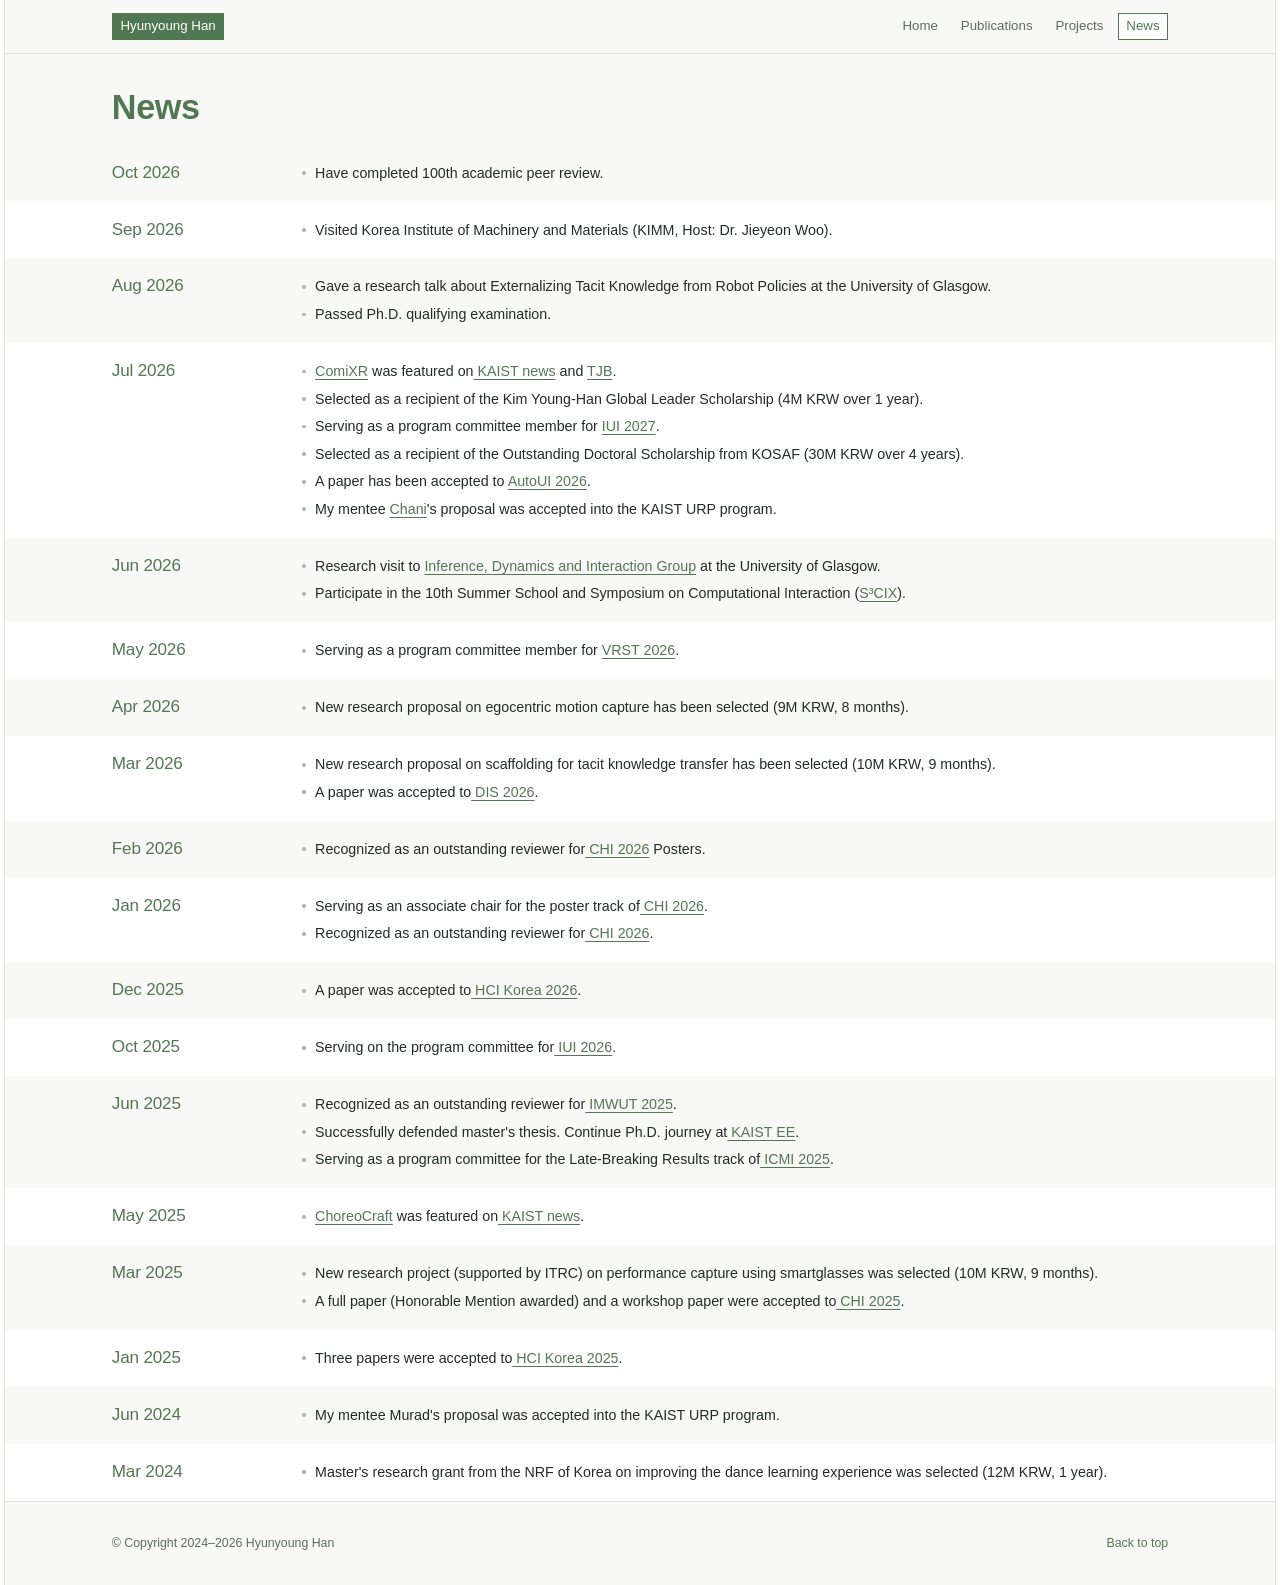
==== news.html @ 7f732e5f "update" ====
<!doctype html>
<html lang="en">
<head>
  <meta charset="utf-8">
  <meta name="viewport" content="width=device-width, initial-scale=1">
  <meta name="description" content="Hyunyoung Han, Ph.D. candidate at KAIST. Research in interactive systems, computational interaction, and embodied activities.">
  <meta name="theme-color" content="#f8f8f6">
  <title>News · Hyunyoung Han</title>
  <link rel="icon" href="assets/avatar.png" type="image/png">
  <link rel="stylesheet" href="styles.css?v=compact-research-labels">
  <link rel="stylesheet" href="scroll-companions.css?v=companion-fade">
  <link rel="stylesheet" href="name-pronunciation.css?v=icon-alignment">
  <link rel="stylesheet" href="research-fields.css?v=compact-research-labels">
  <script src="venue-logos.js" defer></script>
  <script src="section-scroll.js" defer></script>
  <script src="scroll-companions.js?v=companion-fade" defer></script>
  <script src="name-pronunciation.js?v=profile-pronunciation" defer></script>
  <script src="research-fields-data.js?v=selected-publication-links" defer></script>
  <script src="research-fields.js?v=parenthesized-citations" defer></script>
  <link rel="stylesheet" href="visitor-analytics.css?v=umami-1">
<script id="umami-tracker" defer src="https://cloud.umami.is/script.js" data-website-id="d00022d2-d0fc-4fb6-8244-9f86fc908d3f" data-domains="hynynghan.github.io" data-do-not-track="true" data-exclude-search="true" data-exclude-hash="true"></script>
<script id="visitor-analytics" defer src="visitor-analytics.js?v=umami-1" data-public-board-url=""></script>
</head>
<body id="top">
  <a class="skip-link" href="#main">Skip to main content</a>
  <div class="site-frame">
    <header class="site-header">
      <div class="header-inner">
        <a class="identity" href="index.html">Hyunyoung Han</a>
        <nav class="main-nav" aria-label="Main navigation"><a href="index.html">Home</a>
<a href="publications.html">Publications</a>
<a href="projects.html">Projects</a>
<a href="news.html" aria-current="page">News</a></nav>
      </div>
    </header>
    <main id="main"><header class="page-intro"><div class="section-inner"><h1>News</h1></div></header>
<section class="content-section news-month" id="news-oct-2026" aria-labelledby="news-oct-2026-heading">
  <div class="section-inner">
    <h2 class="section-heading" id="news-oct-2026-heading">Oct 2026</h2>
    <div class="section-body">
      <ul class="compact-list">
        <li>Have completed 100th academic peer review.</li>
      </ul>
    </div>
  </div>
</section>
<section class="content-section news-month" id="news-sep-2026" aria-labelledby="news-sep-2026-heading">
  <div class="section-inner">
    <h2 class="section-heading" id="news-sep-2026-heading">Sep 2026</h2>
    <div class="section-body">
      <ul class="compact-list">
        <li>Visited Korea Institute of Machinery and Materials (KIMM, Host: Dr. Jieyeon Woo).</li>
      </ul>
    </div>
  </div>
</section>
<section class="content-section news-month" id="news-aug-2026" aria-labelledby="news-aug-2026-heading">
  <div class="section-inner">
    <h2 class="section-heading" id="news-aug-2026-heading">Aug 2026</h2>
    <div class="section-body">
      <ul class="compact-list">
        <li>Gave a research talk about Externalizing Tacit Knowledge from Robot Policies at the University of Glasgow.</li>
        <li>Passed Ph.D. qualifying examination.</li>
      </ul>
    </div>
  </div>
</section>
<section class="content-section news-month" id="news-jul-2026" aria-labelledby="news-jul-2026-heading">
  <div class="section-inner">
    <h2 class="section-heading" id="news-jul-2026-heading">Jul 2026</h2>
    <div class="section-body">
      <ul class="compact-list">
        <li><a href="https://dl.acm.org/doi/full/10.1145/3800645.3812857">ComiXR</a> was featured on<a href="https://news.kaist.ac.kr/newsen/html/news/?mode=V&amp;mng_no=64630"> KAIST news</a> and <a href="https://www.youtube.com/live/bvszzsOFnNw?si=2ny8AEvEj-U8tlwa&amp;t=768">TJB</a>.</li>
        <li>Selected as a recipient of the Kim Young-Han Global Leader Scholarship (4M KRW over 1 year).</li>
        <li>Serving as a program committee member for <a href="https://iui.acm.org/2027/">IUI 2027</a>.</li>
        <li>Selected as a recipient of the Outstanding Doctoral Scholarship from KOSAF (30M KRW over 4 years).</li>
        <li>A paper has been accepted to <a href="https://dis.acm.org/2026/">AutoUI 2026</a>.</li>
        <li>My mentee <a href="https://wit.kaist.ac.kr/team#h.wke5gxmk3dyr">Chani</a>'s proposal was accepted into the KAIST URP program.</li>
      </ul>
    </div>
  </div>
</section>
<section class="content-section news-month" id="news-jun-2026" aria-labelledby="news-jun-2026-heading">
  <div class="section-inner">
    <h2 class="section-heading" id="news-jun-2026-heading">Jun 2026</h2>
    <div class="section-body">
      <ul class="compact-list">
        <li>Research visit to <a href="https://www.gla.ac.uk/schools/computing/research/researchsections/ida-section/inferencedynamicsandinteraction/">Inference, Dynamics and Interaction Group</a> at the University of Glasgow.</li>
        <li>Participate in the 10th Summer School and Symposium on Computational Interaction (<a href="https://s3cix.computationalinteraction.org/">S³CIX</a>).</li>
      </ul>
    </div>
  </div>
</section>
<section class="content-section news-month" id="news-may-2026" aria-labelledby="news-may-2026-heading">
  <div class="section-inner">
    <h2 class="section-heading" id="news-may-2026-heading">May 2026</h2>
    <div class="section-body">
      <ul class="compact-list">
        <li>Serving as a program committee member for <a href="https://vrst.acm.org/vrst2026/">VRST 2026</a>.</li>
      </ul>
    </div>
  </div>
</section>
<section class="content-section news-month" id="news-apr-2026" aria-labelledby="news-apr-2026-heading">
  <div class="section-inner">
    <h2 class="section-heading" id="news-apr-2026-heading">Apr 2026</h2>
    <div class="section-body">
      <ul class="compact-list">
        <li>New research proposal on egocentric motion capture has been selected (9M KRW, 8 months).</li>
      </ul>
    </div>
  </div>
</section>
<section class="content-section news-month" id="news-mar-2026" aria-labelledby="news-mar-2026-heading">
  <div class="section-inner">
    <h2 class="section-heading" id="news-mar-2026-heading">Mar 2026</h2>
    <div class="section-body">
      <ul class="compact-list">
        <li>New research proposal on scaffolding for tacit knowledge transfer has been selected (10M KRW, 9 months).</li>
        <li>A paper was accepted to<a href="https://dis.acm.org/2026/"> DIS 2026</a>.</li>
      </ul>
    </div>
  </div>
</section>
<section class="content-section news-month" id="news-feb-2026" aria-labelledby="news-feb-2026-heading">
  <div class="section-inner">
    <h2 class="section-heading" id="news-feb-2026-heading">Feb 2026</h2>
    <div class="section-body">
      <ul class="compact-list">
        <li>Recognized as an outstanding reviewer for<a href="https://chi2026.acm.org/"> CHI 2026</a> Posters.</li>
      </ul>
    </div>
  </div>
</section>
<section class="content-section news-month" id="news-jan-2026" aria-labelledby="news-jan-2026-heading">
  <div class="section-inner">
    <h2 class="section-heading" id="news-jan-2026-heading">Jan 2026</h2>
    <div class="section-body">
      <ul class="compact-list">
        <li>Serving as an associate chair for the poster track of<a href="https://chi2026.acm.org/"> CHI 2026</a>.</li>
        <li>Recognized as an outstanding reviewer for<a href="https://chi2026.acm.org/"> CHI 2026</a>.</li>
      </ul>
    </div>
  </div>
</section>
<section class="content-section news-month" id="news-dec-2025" aria-labelledby="news-dec-2025-heading">
  <div class="section-inner">
    <h2 class="section-heading" id="news-dec-2025-heading">Dec 2025</h2>
    <div class="section-body">
      <ul class="compact-list">
        <li>A paper was accepted to<a href="https://conference.hcikorea.org/hcik2026/main/main.asp"> HCI Korea 2026</a>.</li>
      </ul>
    </div>
  </div>
</section>
<section class="content-section news-month" id="news-oct-2025" aria-labelledby="news-oct-2025-heading">
  <div class="section-inner">
    <h2 class="section-heading" id="news-oct-2025-heading">Oct 2025</h2>
    <div class="section-body">
      <ul class="compact-list">
        <li>Serving on the program committee for<a href="https://iui.acm.org/2026/"> IUI 2026</a>.</li>
      </ul>
    </div>
  </div>
</section>
<section class="content-section news-month" id="news-jun-2025" aria-labelledby="news-jun-2025-heading">
  <div class="section-inner">
    <h2 class="section-heading" id="news-jun-2025-heading">Jun 2025</h2>
    <div class="section-body">
      <ul class="compact-list">
        <li>Recognized as an outstanding reviewer for<a href="https://dl.acm.org/journal/imwut"> IMWUT 2025</a>.</li>
        <li>Successfully defended master's thesis. Continue Ph.D. journey at<a href="https://ee.kaist.ac.kr/en/"> KAIST EE</a>.</li>
        <li>Serving as a program committee for the Late-Breaking Results track of<a href="https://icmi.acm.org/2025/"> ICMI 2025</a>.</li>
      </ul>
    </div>
  </div>
</section>
<section class="content-section news-month" id="news-may-2025" aria-labelledby="news-may-2025-heading">
  <div class="section-inner">
    <h2 class="section-heading" id="news-may-2025-heading">May 2025</h2>
    <div class="section-body">
      <ul class="compact-list">
        <li><a href="https://dl.acm.org/doi/10.1145/3706598.3714220">ChoreoCraft</a> was featured on<a href="https://news.kaist.ac.kr/newsen/html/news/?mode=V&amp;mng_no=46410"> KAIST news</a>.</li>
      </ul>
    </div>
  </div>
</section>
<section class="content-section news-month" id="news-mar-2025" aria-labelledby="news-mar-2025-heading">
  <div class="section-inner">
    <h2 class="section-heading" id="news-mar-2025-heading">Mar 2025</h2>
    <div class="section-body">
      <ul class="compact-list">
        <li>New research project (supported by ITRC) on performance capture using smartglasses was selected (10M KRW, 9 months).</li>
        <li>A full paper (Honorable Mention awarded) and a workshop paper were accepted to<a href="https://chi2025.acm.org/"> CHI 2025</a>.</li>
      </ul>
    </div>
  </div>
</section>
<section class="content-section news-month" id="news-jan-2025" aria-labelledby="news-jan-2025-heading">
  <div class="section-inner">
    <h2 class="section-heading" id="news-jan-2025-heading">Jan 2025</h2>
    <div class="section-body">
      <ul class="compact-list">
        <li>Three papers were accepted to<a href="https://conference.hcikorea.org/hcik2025/main/main.asp"> HCI Korea 2025</a>.</li>
      </ul>
    </div>
  </div>
</section>
<section class="content-section news-month" id="news-jun-2024" aria-labelledby="news-jun-2024-heading">
  <div class="section-inner">
    <h2 class="section-heading" id="news-jun-2024-heading">Jun 2024</h2>
    <div class="section-body">
      <ul class="compact-list">
        <li>My mentee Murad's proposal was accepted into the KAIST URP program.</li>
      </ul>
    </div>
  </div>
</section>
<section class="content-section news-month" id="news-mar-2024" aria-labelledby="news-mar-2024-heading">
  <div class="section-inner">
    <h2 class="section-heading" id="news-mar-2024-heading">Mar 2024</h2>
    <div class="section-body">
      <ul class="compact-list">
        <li>Master's research grant from the NRF of Korea on improving the dance learning experience was selected (12M KRW, 1 year).</li>
      </ul>
    </div>
  </div>
</section>
</main>
    <footer class="site-footer">
      <div class="footer-inner"><span>© Copyright 2024–2026 Hyunyoung Han</span><a href="#top">Back to top</a></div>
    </footer>
  </div>
</body>
</html>
---- styles.css ----
@font-face {
  font-family: "Inter";
  src: url("assets/fonts/inter/InterVariable.woff2") format("woff2");
  font-weight: 100 900;
  font-style: normal;
  font-display: swap;
}
@font-face {
  font-family: "Poppins";
  src: url("assets/fonts/poppins/Poppins-Regular.ttf") format("truetype");
  font-weight: 400;
  font-style: normal;
  font-display: swap;
}
@font-face {
  font-family: "Poppins";
  src: url("assets/fonts/poppins/Poppins-Medium.ttf") format("truetype");
  font-weight: 500;
  font-style: normal;
  font-display: swap;
}
@font-face {
  font-family: "Poppins";
  src: url("assets/fonts/poppins/Poppins-SemiBold.ttf") format("truetype");
  font-weight: 600;
  font-style: normal;
  font-display: swap;
}
@font-face {
  font-family: "Poppins";
  src: url("assets/fonts/poppins/Poppins-Bold.ttf") format("truetype");
  font-weight: 700;
  font-style: normal;
  font-display: swap;
}
@font-face {
  font-family: "Helvetica Neue";
  src: local("Helvetica Neue Bold"), local("HelveticaNeue-Bold");
  font-weight: 700;
  font-style: normal;
}
@font-face {
  font-family: "Helvetica Neue";
  src: local("Helvetica Neue Roman"), local("HelveticaNeue-Roman");
  font-weight: 400;
  font-style: normal;
}
@font-face {
  font-family: "Helvetica Neue";
  src: local("Helvetica Neue Medium"), local("HelveticaNeue-Medium");
  font-weight: 500;
  font-style: normal;
}
@font-face {
  font-family: "Helvetica Neue";
  src: local("Helvetica Neue Light"), local("HelveticaNeue-Light");
  font-weight: 300;
  font-style: normal;
}
@font-face {
  font-family: "Helvetica Neue";
  src: local("Helvetica Neue Thin"), local("HelveticaNeue-Thin");
  font-weight: 200;
  font-style: normal;
}
/* Use installed SF Pro Display faces without redistributing Apple's font files. */
@font-face {
  font-family: "SF Pro Display Local";
  src: local("SF Pro Display Regular"), local("SFProDisplay-Regular");
  font-weight: 400;
  font-style: normal;
}
@font-face {
  font-family: "SF Pro Display Local";
  src: local("SF Pro Display Medium"), local("SFProDisplay-Medium");
  font-weight: 500;
  font-style: normal;
}
@font-face {
  font-family: "SF Pro Display Local";
  src: local("SF Pro Display Semibold"), local("SFProDisplay-Semibold");
  font-weight: 600;
  font-style: normal;
}
@font-face {
  font-family: "SF Pro Display Local";
  src: local("SF Pro Display Bold"), local("SFProDisplay-Bold");
  font-weight: 700;
  font-style: normal;
}
@font-face {
  font-family: "SF Mono Local";
  src: local("SF Mono Regular"), local("SFMono-Regular");
  font-weight: 400;
  font-style: normal;
}
@font-face {
  font-family: "SF Mono Local";
  src: local("SF Mono Medium"), local("SFMono-Medium");
  font-weight: 500;
  font-style: normal;
}
@font-face {
  font-family: "SF Mono Local";
  src: local("SF Mono Semibold"), local("SFMono-Semibold");
  font-weight: 600;
  font-style: normal;
}
@font-face {
  font-family: "SF Mono Local";
  src: local("SF Mono Bold"), local("SFMono-Bold");
  font-weight: 700;
  font-style: normal;
}
/* Keep the original green, pink, off-white, and white palette. */
:root {
  --green: #527853;
  --pink: #eb9696;
  --ink: #252b29;
  --muted: #606961;
  --paper: #f8f8f6;
  --white: #fff;
  --rule: #dfe3dc;
  --media-border-color: #858d83;
  --media-border: 1px solid var(--media-border-color);
  --heading-font-pro: "SF Pro", "SF Pro Display Local", "SF Pro Display", -apple-system, BlinkMacSystemFont, "SF Pro Text", system-ui, sans-serif;
  --heading-font-mono: "SF Mono Local", "SF Mono", ui-monospace, Menlo, Consolas, monospace;
  --heading-font-helvetica: "Helvetica Neue", Helvetica, Arial, sans-serif;
  --heading-font: var(--heading-font-helvetica);
  --content-width: 69.5rem;
  --page-gutter: 2.6rem;
  --frame-gutter: 7rem;
}
* { box-sizing: border-box; }
/* Keep the responsive curve from 1280 to 3840 CSS px at 95% of its original size.
   rem bounds continue to follow the reader's default font size. */
html {
  font-size: clamp(0.95rem, calc(0.7125rem + 0.296875vw), 1.425rem);
  scroll-behavior: smooth;
  scroll-padding-top: var(--site-header-height, calc(3.5rem + 1px));
}
body { margin: 0; color: var(--ink); background: var(--white); font: 300 1rem/1.7 "Helvetica Neue", "Helvetica Neue Light", Helvetica, Arial, sans-serif; font-synthesis: none; -webkit-font-smoothing: antialiased; }
/* Allow wider borders while keeping the content width and minimum padding. */
.site-frame { width: min(100%, calc(var(--content-width) + 2 * var(--frame-gutter) + 2px)); min-height: 100vh; margin-inline: auto; border-inline: 1px solid var(--rule); background: var(--paper); }
a { color: var(--green); text-decoration-thickness: 1px; text-underline-offset: 0.1875rem; }
a:hover { color: #314e33; }
a:focus-visible { outline: 0.125rem solid var(--green); outline-offset: 0.3125rem; }
img { display: block; max-width: 100%; }
main, .footer-inner { overflow-wrap: anywhere; }
h1, h2, h3, h4, p { margin-top: 0; }
h1, h2, h3, h4 { font-family: var(--heading-font); font-weight: 500; font-optical-sizing: auto; letter-spacing: -0.01em; }
h1, .section-heading > h2,
.content-section:not(.news-month) > .section-inner > h2.section-heading { font-weight: 700; }
h1, h2 { line-height: 1.25; }
h1 { font-size: 2.25rem; }
h2 { font-size: 1.8125rem; }
h3 { font-size: 1.1875rem; line-height: 1.5; }
/* Keep semantic emphasis without bolding the Helvetica Neue body text. */
strong, b { font-weight: inherit; }
sup { line-height: 0; }
.visually-hidden { position: absolute; width: 1px; height: 1px; padding: 0; margin: -1px; overflow: hidden; clip-path: inset(50%); white-space: nowrap; border: 0; }
.skip-link { position: fixed; z-index: 30; top: 0.5rem; left: 1rem; padding: 0.5rem 0.875rem; background: white; transform: translateY(-150%); }
.skip-link:focus { transform: translateY(0); }
.site-header { position: sticky; top: 0; z-index: 10; background: var(--paper); border-bottom: 1px solid var(--rule); }
.header-inner, .section-inner, .footer-inner, .page-intro { width: min(var(--content-width), calc(100% - 2 * var(--page-gutter))); margin-inline: auto; }
.header-inner { min-height: 3.5rem; padding-block: 0.625rem; display: flex; flex-wrap: wrap; align-items: center; justify-content: space-between; gap: 1rem; }
.identity, .main-nav a { display: inline-flex; align-items: center; justify-content: center; padding: 0.1875rem 0.5rem; border: 1px solid transparent; border-radius: 0; font-family: inherit; font-size: 0.875rem; font-weight: 300; line-height: 1.4; letter-spacing: 0; text-decoration: none; white-space: nowrap; }
.identity { color: var(--white); background: var(--green); border-color: var(--green); }
.identity:hover { color: var(--white); background: #456647; border-color: #456647; }
.main-nav { display: flex; flex-wrap: wrap; gap: 0.375rem; align-items: center; }
.main-nav a { color: var(--muted); }
.main-nav a[aria-current="page"] { color: var(--green); border-color: var(--green); background: var(--white); }
.main-nav a:hover { color: var(--green); border-color: var(--green); }
.about-section { padding: 2.25rem 0 2.125rem; }
.about-grid { display: grid; grid-template-columns: 18.75rem minmax(0, 1fr); gap: 3rem; align-items: start; }
.about-copy { min-width: 0; }
.profile { margin: 0; }
.portrait { width: 18.75rem; height: 18.75rem; object-fit: cover; border: 0; border-radius: 0; }
.profile-caption { padding-top: 0.8125rem; text-align: center; line-height: 1.5; }
.profile-role { margin: 0 0 0.0625rem; font-weight: 300; font-size: 1rem; }
.profile-email { font-size: 0.9375rem; }
.profile-links { display: flex; justify-content: center; gap: 0.5rem; flex-wrap: wrap; margin-top: 0.625rem; }
.profile-links a { display: inline-flex; align-items: center; padding: 0.1875rem 0.5rem; font-size: 0.8125rem; line-height: 1.4; border: 1px solid #cfd7cb; border-radius: 0; text-decoration: none; color: var(--green); background: #fff; }
.profile-links a:hover { background: #edf1e9; }
.bio { font-size: 0.9375rem; line-height: 1.6; }
.bio p { margin-bottom: 0.625rem; }
.bio a { color: inherit; text-decoration-color: #9ba99c; }
.bio a:hover { color: var(--green); }
.recent-news { margin-top: 1.125rem; }
.recent-news-heading { display: flex; flex-wrap: wrap; align-items: baseline; gap: 0.875rem; margin-bottom: 0.5rem; }
.recent-news h2 { font-size: 1.125rem; margin: 0; }
.news-list { padding: 0; margin: 0; list-style: none; }
.news-list li { display: grid; grid-template-columns: 4.25rem minmax(0, 1fr); gap: 0.5rem; margin-bottom: 0.25rem; font-size: 0.875rem; line-height: 1.5; }
.news-list time { color: var(--muted); font-size: 0.6875rem; font-weight: 300; padding-top: 1px; white-space: nowrap; }
.news-more { display: inline-flex; align-items: center; font-size: 0.875rem; font-weight: 300; text-decoration: none; white-space: nowrap; }
.news-more:hover { text-decoration: underline; }
.content-section { padding: 2rem 0 2.125rem; background: white; }
.content-section:nth-of-type(odd) { background: var(--paper); }
.section-heading { margin-bottom: 1.125rem; padding-bottom: 0.75rem; border-bottom: 1px solid var(--rule); }
.section-heading h2 { margin: 0; color: var(--green); }
h2.section-heading { color: var(--green); }
#experience .section-heading h2, #patents .section-heading h2, #awards .section-heading h2 { color: var(--pink); }
.entry { --entry-padding-top: 1rem; padding: var(--entry-padding-top) 0 1rem; border-bottom: 1px solid var(--rule); }
.entry:first-child { --entry-padding-top: 0px; }
.entry:last-child { border-bottom: 0; padding-bottom: 0; }
.entry-title { margin-bottom: 0.3125rem; }
.entry-title a { color: inherit; }
.entry-title .entry-title-note { font-size: 0.8em; }
.entry-meta { color: var(--muted); font-size: 0.875rem; margin-bottom: 0.375rem; }
.entry-meta p { margin-bottom: 0.1875rem; }
.entry-detail { margin: 0 0 0.3125rem; font-size: 0.9375rem; }
#education .entry { display: grid; grid-template-columns: 12.5rem minmax(0, 1fr); column-gap: 1.5rem; }
.education-summary, .education-details { min-width: 0; }
.research-interests { padding: 0; margin: 0.1875rem 0 0; list-style: none; font-size: 0.9375rem; line-height: 1.35; }
.research-interests li { position: relative; padding-left: 0.875rem; margin: 0 0 0.125rem; }
.research-interests li::before { content: ""; position: absolute; left: 0; top: calc(.675em - 0.125rem); width: 0.25rem; height: 0.25rem; border-radius: 50%; background: #a6b9a0; }
.education-exchanges { display: grid; grid-template-columns: repeat(2, minmax(0, 1fr)); column-gap: 2.5rem; padding-top: 1rem; }
#education .education-exchanges .entry { display: block; padding: 0; border: 0; min-width: 0; }
#education .entry-meta p:first-child { color: var(--ink); font-weight: 300; }
#experience .entry-meta { display: block; }
.experience-pair { display: grid; grid-template-columns: repeat(2, minmax(0, 1fr)); column-gap: 2.5rem; padding-block: 1rem; border-bottom: 1px solid var(--rule); }
.experience-pair:last-child { padding-bottom: 0; border-bottom: 0; }
.experience-pair > .entry { min-width: 0; padding: 0; border: 0; }
.experience-role-line { color: var(--ink); }
.experience-role, .experience-dates { white-space: normal; }
.experience-location { color: var(--muted); }
.section-note { color: var(--muted); font-size: 0.8125rem; max-width: 53.75rem; margin-bottom: 1.125rem; line-height: 1.8; }
.publication { padding-left: 2.625rem; position: relative; }
.publication .entry-title { font-size: 1.125rem; }
.publication-code { position: absolute; left: 0; top: calc(var(--entry-padding-top) + 0.25rem); color: var(--green); font-size: 0.8125rem; font-weight: 500; letter-spacing: 0; }
#patents .publication-code { color: var(--pink); }
.publication .authors { font-size: 0.875rem; margin: 0.375rem 0 0; color: #4d5650; }
.publication .authors a { color: inherit; }
.publication .author-self { text-decoration: underline; text-underline-offset: 0.1875rem; text-decoration-thickness: 1px; }
.publication .entry-meta { margin-top: 0.375rem; }
.publication .entry-meta a { white-space: nowrap; }
.venue-filter-defs { position: absolute; overflow: hidden; pointer-events: none; }
.publication-venue { vertical-align: baseline; }
.venue-logo-end { margin-inline-start: 0.375em; white-space: nowrap; }
.venue-logo-link { display: inline-block; line-height: 0; vertical-align: var(--venue-logo-offset, baseline); }
/* cap height is the no-script fallback; JS measures actual glyphs and image ink. */
.venue-logo { display: block; width: auto; height: 0.75em; height: var(--venue-logo-height, 1cap); max-width: none; object-fit: contain; }
.venue-logo--dis { filter: url("#dis-logo-transparent"); }
#publications .publication { --publication-indent: 2.125rem; padding-left: var(--publication-indent); display: grid; grid-template-columns: minmax(0, 1fr); gap: 1.75rem; align-items: center; }
#publications .publication:has(> .publication-media) { grid-template-columns: minmax(0, 1fr) 15rem; }
.publication-copy { min-width: 0; position: relative; }
#publications .publication-code { top: 0.25rem; left: calc(-1 * var(--publication-indent)); }
.publication-media { margin: 0; width: 15rem; aspect-ratio: 16 / 9; }
.publication-teaser { display: block; width: 100%; height: 100%; border: 0; border-radius: 0; background: var(--white); }
.publication-teaser img { width: 100%; height: 100%; object-fit: contain; }
.publication-placeholder { display: flex; align-items: center; justify-content: center; width: 100%; height: 100%; border: 1px solid var(--rule); background: #f2f3ef; color: var(--muted); font-size: 0.875rem; font-weight: 300; }
.publication-media--under-review { height: 4.5rem; aspect-ratio: auto; }
.publication-placeholder[data-status="under-review"] { border: var(--media-border); border-radius: 0; background: var(--white); }
.service-group { padding: 0.85rem 0; border-bottom: 1px solid var(--rule); }
.service-group:first-child { padding-top: 0; }
.service-group:last-child { padding-bottom: 0; border: 0; }
.service-subheading { font-size: 0.875rem; color: var(--green); margin: 0.690625rem 0 0.31875rem; }
.compact-list { padding-left: 1.125rem; margin: 0.4375rem 0 0; font-size: 0.9375rem; }
.compact-list li { padding-left: 0.1875rem; margin-bottom: 0.4375rem; }
.compact-list li::marker { color: #a6b9a0; font-size: .75em; }
#awards .compact-list { list-style: none; padding-left: 0; }
#awards .compact-list li { padding: 0.371875rem 0; border-bottom: 1px solid var(--rule); margin: 0; }
#awards .compact-list li:last-child { border-bottom: 0; }
/* Use 85% of the previous line height and vertical item spacing in these sections. */
:is(#service, #awards, #talks) .section-body { line-height: 1.445; }
:is(#service, #talks) .entry-title { line-height: 1.275; margin-bottom: 0.265625rem; }
:is(#service, #awards) .compact-list { margin-top: 0.371875rem; }
#service .compact-list li { margin-bottom: 0.371875rem; }
#talks .entry { padding-top: calc(var(--entry-padding-top) * 0.85); padding-bottom: 0.85rem; }
#talks .entry:last-child { padding-bottom: 0; }
#talks .entry-meta { margin-bottom: 0.31875rem; }
/* Let the final section align below the header even when its content is short. */
#talks { min-height: max(0px, calc(100dvh - var(--site-header-height, calc(3.5rem + 1px)) - var(--site-footer-height, calc(5.5rem + 1px)))); }
.page-intro { padding-block: 2.125rem 1rem; }
.page-intro > .section-inner { width: 100%; }
.page-intro h1 { margin-bottom: 0; color: var(--green); }
.publications-section .publication-year { display: block; margin-top: 1.75rem; }
.publications-section .publication-year:first-child { margin-top: 0; }
.publications-section .section-note + .publication-year { margin-top: 0; }
.publication-year-heading { margin: 0 0 0.875rem; padding-bottom: 0.5rem; border-bottom: 1px solid var(--rule); color: var(--green); font-size: 1.25rem; line-height: 1.5; overflow-wrap: normal; }
.publication-year-items { min-width: 0; }
.publications-section .full-publication { padding-left: 0; }
.full-publication .entry-title { line-height: 1.45; }
.full-publication .entry-meta { margin-bottom: 0; line-height: 1.5; }
.project-entry { display: flex; gap: 2rem; align-items: center; --entry-padding-top: 1.1875rem; padding-bottom: 1.1875rem; }
.project-body { flex: 1; min-width: 0; }
.project-media { margin: 0; flex: 0 0 18.125rem; }
.project-image { flex: 0 0 18.125rem; width: 18.125rem; height: auto; max-height: 14.375rem; object-fit: contain; border-radius: 0.25rem; }
.news-month { padding-block: 1.125rem; }
.news-month .section-inner { display: grid; grid-template-columns: 10.625rem minmax(0, 1fr); gap: 1.875rem; align-items: start; }
.news-month h2.section-heading { border: 0; font-size: 1.125rem; margin-bottom: 0; padding-bottom: 0; }
.news-month .compact-list { margin: 0; padding: 0; list-style: none; }
.news-month .compact-list li { position: relative; padding-left: 0.875rem; margin-bottom: 0.3125rem; line-height: 1.6; }
.news-month .compact-list li:last-child { margin-bottom: 0; }
/* Center each bullet on the first text line, including wrapped news items. */
.news-month .compact-list li::before { content: ""; position: absolute; left: 0; top: calc(.8em - 0.125rem); width: 0.25rem; height: 0.25rem; border-radius: 50%; background: #a6b9a0; }
.site-footer { border-top: 1px solid var(--rule); background: var(--paper); }
.footer-inner { min-height: 5.5rem; display: flex; align-items: center; justify-content: space-between; gap: 1.25rem; color: var(--muted); font-size: 0.8125rem; }
.footer-inner a { text-decoration: none; }
@media (max-width: 56.25em) {
  .about-grid { grid-template-columns: 15.625rem minmax(0, 1fr); gap: 1.875rem; }
  .portrait { width: 15.625rem; height: 15.625rem; }
  #education .entry { grid-template-columns: 12rem minmax(0, 1fr); gap: 0 1rem; }
  .project-image { flex-basis: 14.375rem; width: 14.375rem; }
  .project-media { flex-basis: 14.375rem; }
  #publications .publication:has(> .publication-media) { grid-template-columns: minmax(0, 1fr) 11.875rem; gap: 1.375rem; }
  .publication-media { width: 11.875rem; }
}
@media (max-width: 42.5em) {
  :root { --page-gutter: 1.625rem; }
  html { scroll-padding-top: var(--site-header-height, calc(3.125rem + 1px)); }
  .header-inner { min-height: 3.125rem; padding-block: 0.5rem; gap: 0.5rem; }
  .identity, .main-nav a { font-size: 0.8125rem; padding: 0.1875rem 0.3125rem; }
  .main-nav { gap: 0.125rem; }
  .about-section { padding: 1.4375rem 0; }
  h1 { font-size: 1.9375rem; }
  h2 { font-size: 1.625rem; }
  .about-grid { grid-template-columns: 1fr; gap: 1.375rem; }
  .profile { width: 100%; }
  .portrait { width: 100%; height: auto; aspect-ratio: 1; max-width: 22.5rem; margin-inline: auto; }
  .profile-caption { padding-top: 0.6875rem; }
  .profile-links { margin-top: 0.5rem; }
  .recent-news { margin-top: 1.125rem; }
  .news-list li { gap: 0.375rem; margin-bottom: 0.375rem; }
  .content-section { padding: 1.5rem 0; }
  #education .entry { display: block; }
  #education .entry-meta { margin-bottom: 0.625rem; }
  .education-exchanges { gap: 1.25rem; padding-top: 0.875rem; }
  .experience-pair { grid-template-columns: minmax(0, 1fr); padding-block: 0.875rem; }
  .experience-pair > .entry + .entry { margin-top: 0.875rem; padding-top: 0.875rem; border-top: 1px solid var(--rule); }
  .entry { --entry-padding-top: 0.875rem; padding-bottom: 0.875rem; }
  #talks .entry { padding-bottom: 0.74375rem; }
  #talks .entry:last-child { padding-bottom: 0; }
  .entry-title { font-size: 1.125rem; }
  .publication { padding-left: 2rem; }
  .publication-code { font-size: 0.75rem; }
  .publication .entry-title { font-size: 1.0625rem; }
  #publications .publication:has(> .publication-media) { grid-template-columns: minmax(0, 1fr); gap: 0.75rem; }
  #publications .publication { --publication-indent: 1.625rem; }
  .publication-media { width: min(100%, 18.75rem); }
  .project-entry { flex-direction: column; align-items: stretch; gap: 0.875rem; }
  .project-image { flex-basis: auto; width: 100%; max-height: none; }
  .project-media { flex-basis: auto; }
  .news-month { padding-block: 0.875rem; }
  .news-month .section-inner { display: block; }
  .news-month h2.section-heading { padding-bottom: 0.4375rem; font-size: 1.0625rem; }
  .page-intro { padding-block: 1.4375rem 0.4375rem; }
  .publications-section .publication-year { margin-top: 1.5rem; }
  .publication-year-heading { font-size: 1.125rem; }
  .footer-inner { align-items: flex-start; justify-content: center; flex-direction: column; gap: 0.5rem; padding-block: 1.25rem; }
}
@media (max-width: 21.875em) {
  .header-inner { width: calc(100% - 1.95rem); gap: 0.375rem; }
  .identity, .main-nav a { padding-inline: 0.25rem; }
}
@media (prefers-reduced-motion: reduce) { html { scroll-behavior: auto; } }
@media print {
  html { font-size: 100%; }
  body { background: white; font-size: 10pt; }
  .site-frame { width: 100%; min-height: auto; border: 0; background: white; }
  #talks { min-height: 0; }
  .site-header { position: static; }
  .main-nav, .skip-link, .footer-inner a { display: none; }
  .header-inner, .section-inner, .footer-inner, .page-intro { width: 100%; }
  .content-section, .about-section { background: white !important; padding-block: 1.125rem; }
  .entry, .service-group, .project-entry { break-inside: avoid; }
  a { color: inherit; }
}
---- scroll-companions.css ----
.scroll-companions[hidden], .scroll-companions [hidden] { display: none; }
.companion-profile, .companion-navigation { --companion-duration: 420ms; position: fixed; z-index: 8; top: 50%; width: var(--companion-width); max-height: max(0px, calc(100dvh - 2 * var(--companion-top))); overflow-y: auto; background: var(--white); opacity: 0; transform: translate(var(--companion-enter-x), calc(-50% + 0.5rem)) scale(.96); clip-path: inset(12% 0 12% 0); transition: opacity var(--companion-duration) cubic-bezier(.2, .75, .25, 1), transform var(--companion-duration) cubic-bezier(.2, .75, .25, 1), clip-path var(--companion-duration) cubic-bezier(.2, .75, .25, 1); }
.scroll-companions[data-visible="true"][data-layout="wide"] > aside,
.scroll-companions[data-visible="true"][data-layout="wide"] > .companion-navigation { opacity: 1; transform: translateY(-50%); clip-path: inset(0); }
.scroll-companions[inert] { pointer-events: none; }
.companion-profile { --companion-enter-x: -0.75rem; left: var(--companion-left); padding: 0.25rem; text-align: center; }
.companion-heading { display: flex; align-items: center; justify-content: center; gap: 0.1875rem; margin-bottom: 0.375rem; font-size: 1.0625rem; }
.companion-name { display: block; color: var(--ink); font-size: inherit; font-weight: 500; line-height: 1.35; letter-spacing: -0.01em; text-decoration: none; }
.companion-heading .name-pronunciation { flex-shrink: 0; margin: 0; }
.companion-profile .name-pronunciation-status { margin: 0.5rem 0 0; color: var(--muted); font-size: 0.8125rem; }
.companion-profile .profile-role { margin-bottom: 0.1875rem; font-size: 0.8125rem; line-height: 1.5; }
.companion-profile .profile-email { font-size: 0.8125rem; }
.companion-profile .profile-links { justify-content: center; gap: 0.3125rem; margin-top: 0.75rem; }
.companion-profile .profile-links a { padding: 0.1875rem 0.375rem; font-size: 0.75rem; }
.companion-navigation { --companion-enter-x: 0.75rem; right: var(--companion-right); }
.companion-navigation ul { list-style: none; padding: 0.25rem; margin: 0; }
.companion-navigation li + li { margin-top: 0.25rem; }
.companion-navigation nav a { display: block; padding: 0.3125rem 0.5rem; border: 1px solid transparent; color: var(--muted); font-size: 0.8125rem; line-height: 1.45; text-decoration: none; }
.companion-navigation nav a:hover, .companion-navigation nav a[aria-current="location"] { border-color: var(--green); color: var(--green); }
.companion-toggle { padding: 0.375rem 0.625rem; border: 1px solid var(--green); border-radius: 0; background: white; color: var(--green); font: inherit; font-size: 0.8125rem; line-height: 1.4; cursor: pointer; }
.companion-toggle:focus-visible { outline: 0.125rem solid var(--green); outline-offset: 0.1875rem; }
.scroll-companions[data-layout="compact"] .companion-profile { display: none; }
.scroll-companions[data-layout="compact"] .companion-navigation { --companion-duration: 280ms; z-index: 20; top: auto; right: 0.75rem; bottom: 0.75rem; width: auto; max-width: calc(100% - 1.5rem); max-height: calc(100dvh - var(--companion-top) - 1.5rem); display: flex; flex-direction: column; align-items: flex-end; overflow: visible; background: transparent; transform: translateY(0.5rem) scale(.96); transform-origin: bottom right; clip-path: none; }
.scroll-companions[data-visible="true"][data-layout="compact"] .companion-navigation { opacity: 1; transform: none; }
.scroll-companions[data-layout="compact"] nav { margin-bottom: 0.375rem; max-height: calc(100dvh - var(--companion-top) - 4.5rem); overflow-y: auto; border: 1px solid var(--rule); background: white; transform-origin: bottom right; animation: companion-menu-reveal 240ms ease-out both; }
@keyframes companion-menu-reveal {
  from { opacity: 0; transform: translateY(0.5rem) scale(.96); }
  to { opacity: 1; transform: none; }
}
@media (prefers-reduced-motion: reduce) {
  .scroll-companions .companion-profile,
  .scroll-companions .companion-navigation,
  .scroll-companions nav { animation: none !important; transition: none !important; }
}
@media print { .scroll-companions { display: none !important; } }
---- name-pronunciation.css ----
.name-with-pronunciation { white-space: nowrap; }
.name-pronunciation {
  display: inline-flex;
  align-items: center;
  justify-content: center;
  width: 1.5em;
  height: 1.5em;
  min-width: 24px;
  min-height: 24px;
  margin: -0.2em 0;
  padding: 0.2em;
  border: 0;
  border-radius: 0;
  background: transparent;
  color: var(--green);
  font: inherit;
  line-height: 1;
  vertical-align: -0.36em;
  cursor: pointer;
}
.name-pronunciation[hidden] { display: none; }
.name-pronunciation svg {
  width: 1.1em;
  height: 1.1em;
  transform: translateY(-0.1em);
  fill: none;
  stroke: currentColor;
  stroke-width: 1.7;
  stroke-linecap: round;
  stroke-linejoin: round;
}
.name-pronunciation:hover,
.name-pronunciation[data-state="playing"] { background: #edf0eb; }
.name-pronunciation:focus-visible { outline: 2px solid var(--green); outline-offset: 2px; }
.bio .name-pronunciation-status { color: var(--muted); font-size: 0.875em; }
.name-pronunciation-status:empty { display: none; }
@media print { .name-pronunciation, .name-pronunciation-status { display: none; } }
---- research-fields.css ----
.research-field-ending { white-space: nowrap; }
.research-field-button {
  display: inline-flex;
  align-items: center;
  justify-content: center;
  width: 1.5em;
  height: 1.5em;
  min-width: 24px;
  min-height: 24px;
  margin: -0.15em 0;
  padding: 3px;
  vertical-align: -0.32em;
  border: 0;
  border-radius: 0;
  background: transparent;
  color: var(--green);
  font: inherit;
  line-height: 1;
  cursor: pointer;
}
.research-field-button[hidden], .research-field-popover[hidden] { display: none; }
.research-field-button svg { width: 100%; height: 100%; fill: none; stroke: currentColor; stroke-width: 1.5; stroke-linecap: round; stroke-linejoin: round; }
.research-field-button:hover, .research-field-button[aria-expanded="true"] { background: #edf0eb; }
.research-field-button:focus-visible, .research-field-close:focus-visible { outline: 2px solid var(--green); outline-offset: 2px; }
.research-field-popover {
  position: fixed;
  display: flex;
  flex-direction: column;
  z-index: 40;
  box-sizing: border-box;
  width: 27rem;
  max-width: calc(100vw - 24px);
  max-height: calc(100dvh - 24px);
  margin: 0;
  padding: 0;
  border: 1px solid #a6b5a0;
  border-radius: 0;
  background: var(--white);
  color: var(--ink);
  box-shadow: 0 4px 18px rgb(35 48 34 / 10%);
  overflow: hidden;
  text-align: left;
  animation: research-field-open 140ms ease-out;
}
.research-field-header { display: flex; flex-shrink: 0; align-items: flex-start; justify-content: space-between; gap: 0.5rem; padding: 0.75rem 0.875rem 0.625rem; border-bottom: 1px solid var(--rule); }
.research-field-header h3 { margin: 0; color: var(--green); font-size: 1rem; font-weight: 500; line-height: 1.35; }
.research-field-close { display: inline-flex; align-items: center; justify-content: center; flex-shrink: 0; width: 24px; height: 24px; margin: -2px -4px 0 0; padding: 0; border: 0; border-radius: 0; background: transparent; color: var(--muted); font: inherit; font-size: 1.125rem; line-height: 1; cursor: pointer; }
.research-field-close:hover { color: var(--ink); background: var(--paper); }
.research-field-content { flex: 1 1 auto; padding: 0.75rem 0.875rem; max-height: 24rem; overflow-y: auto; overscroll-behavior: contain; overflow-wrap: anywhere; min-height: 0; }
.research-field-description { margin: 0 0 0.875rem; font-size: 0.875rem; line-height: 1.55; }
.research-field-citations { display: inline; margin: 0; white-space: nowrap; }
.research-field-citation sup { position: relative; top: -0.35em; vertical-align: baseline; font-size: 0.7em; line-height: 0; }
.research-field-citation-button { min-width: 0; margin: 0; padding: 0.2em 0; border: 0; border-radius: 0; background: transparent; color: var(--green); font: inherit; line-height: 1.1; cursor: pointer; }
.research-field-citation-button:hover, .research-field-citation-button[aria-expanded="true"] { background: #edf0eb; }
.research-field-citation-button:focus-visible, .research-field-reference-title:focus-visible { outline: 2px solid var(--green); outline-offset: 2px; }
.research-field-reference { position: fixed; z-index: 41; display: block; box-sizing: border-box; width: 22rem; max-width: calc(100vw - 24px); padding: 0.625rem 0.75rem; border: 1px solid #a6b5a0; border-radius: 0; background: var(--white); color: var(--ink); box-shadow: 0 3px 14px rgb(35 48 34 / 12%); font-size: 0.75rem; font-weight: 300; line-height: 1.5; white-space: normal; overflow: auto; overscroll-behavior: contain; overflow-wrap: anywhere; }
.research-field-reference[hidden] { display: none; }
.research-field-reference-authors, .research-field-reference-title, .research-field-reference-venue { display: block; }
.research-field-reference-title { margin: 0.2rem 0; color: var(--green); text-decoration: underline; text-underline-offset: 0.15em; }
.research-field-reference-venue { color: var(--muted); font-size: 0.6875rem; }
.research-field-subheading { margin: 0 0 0.5rem; font-size: 0.75rem; font-weight: 500; line-height: 1.4; color: var(--muted); }
.research-field-papers { list-style: none; margin: 0; padding: 0; }
.research-field-papers > li { margin: 0; padding: 0.625rem 0; border-top: 1px solid var(--rule); font-size: 0.8125rem; line-height: 1.45; }
.research-field-papers > li:first-child { padding-top: 0; border-top: 0; }
.research-field-papers > li:last-child { padding-bottom: 0; }
.research-field-paper-title { color: var(--ink); }
a.research-field-paper-title { text-decoration: none; }
a.research-field-paper-title:hover { color: var(--green); text-decoration: underline; }
.research-field-paper-meta { margin: 0.25rem 0 0; color: var(--muted); font-size: 0.6875rem; line-height: 1.45; }
@keyframes research-field-open { from { opacity: 0; } to { opacity: 1; } }
@media (prefers-reduced-motion: reduce) { .research-field-popover { animation: none; } }
@media print { .research-field-button, .research-field-popover { display: none !important; } }
---- visitor-analytics.css ----
.visitor-stats { padding-block: 1.25rem; border-top: 1px solid var(--rule); }
.visitor-stats-heading { display: flex; align-items: baseline; gap: 1rem; margin-bottom: 0.5rem; }
.visitor-stats-heading h2 { margin: 0; font-size: 1.125rem; }
.visitor-stats-heading a { font-size: 0.8125rem; }
.visitor-stats iframe { display: block; width: 100%; height: 25rem; border: 0; background: #fff; }
@media (max-width: 42.5em) { .visitor-stats iframe { height: 30rem; } }
@media print { .visitor-stats { display: none; } }
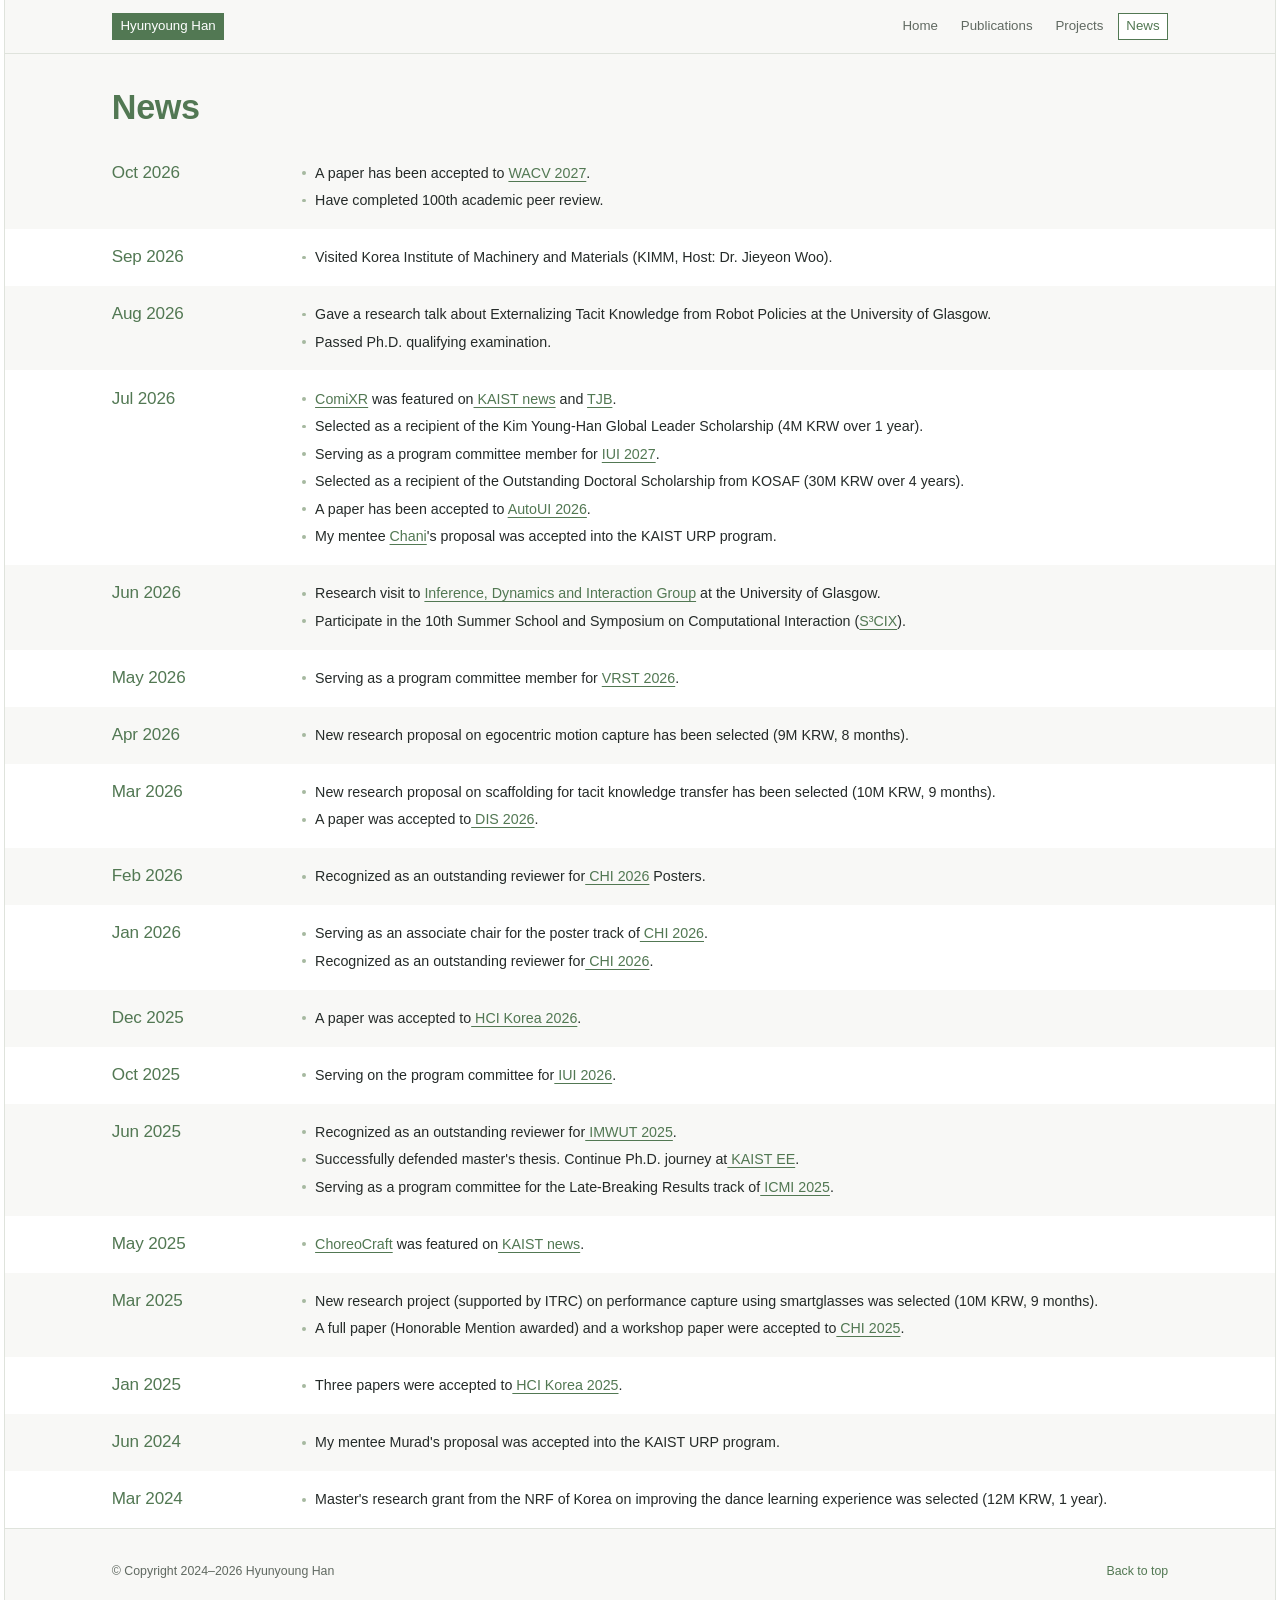
==== commit 90b38614: "update" ====
--- a/news.html
+++ b/news.html
@@ -39,6 +39,7 @@
     <h2 class="section-heading" id="news-oct-2026-heading">Oct 2026</h2>
     <div class="section-body">
       <ul class="compact-list">
+        <li>A paper has been accepted to <a href="https://wacv.thecvf.com/">WACV 2027</a>.</li>
         <li>Have completed 100th academic peer review.</li>
       </ul>
     </div>
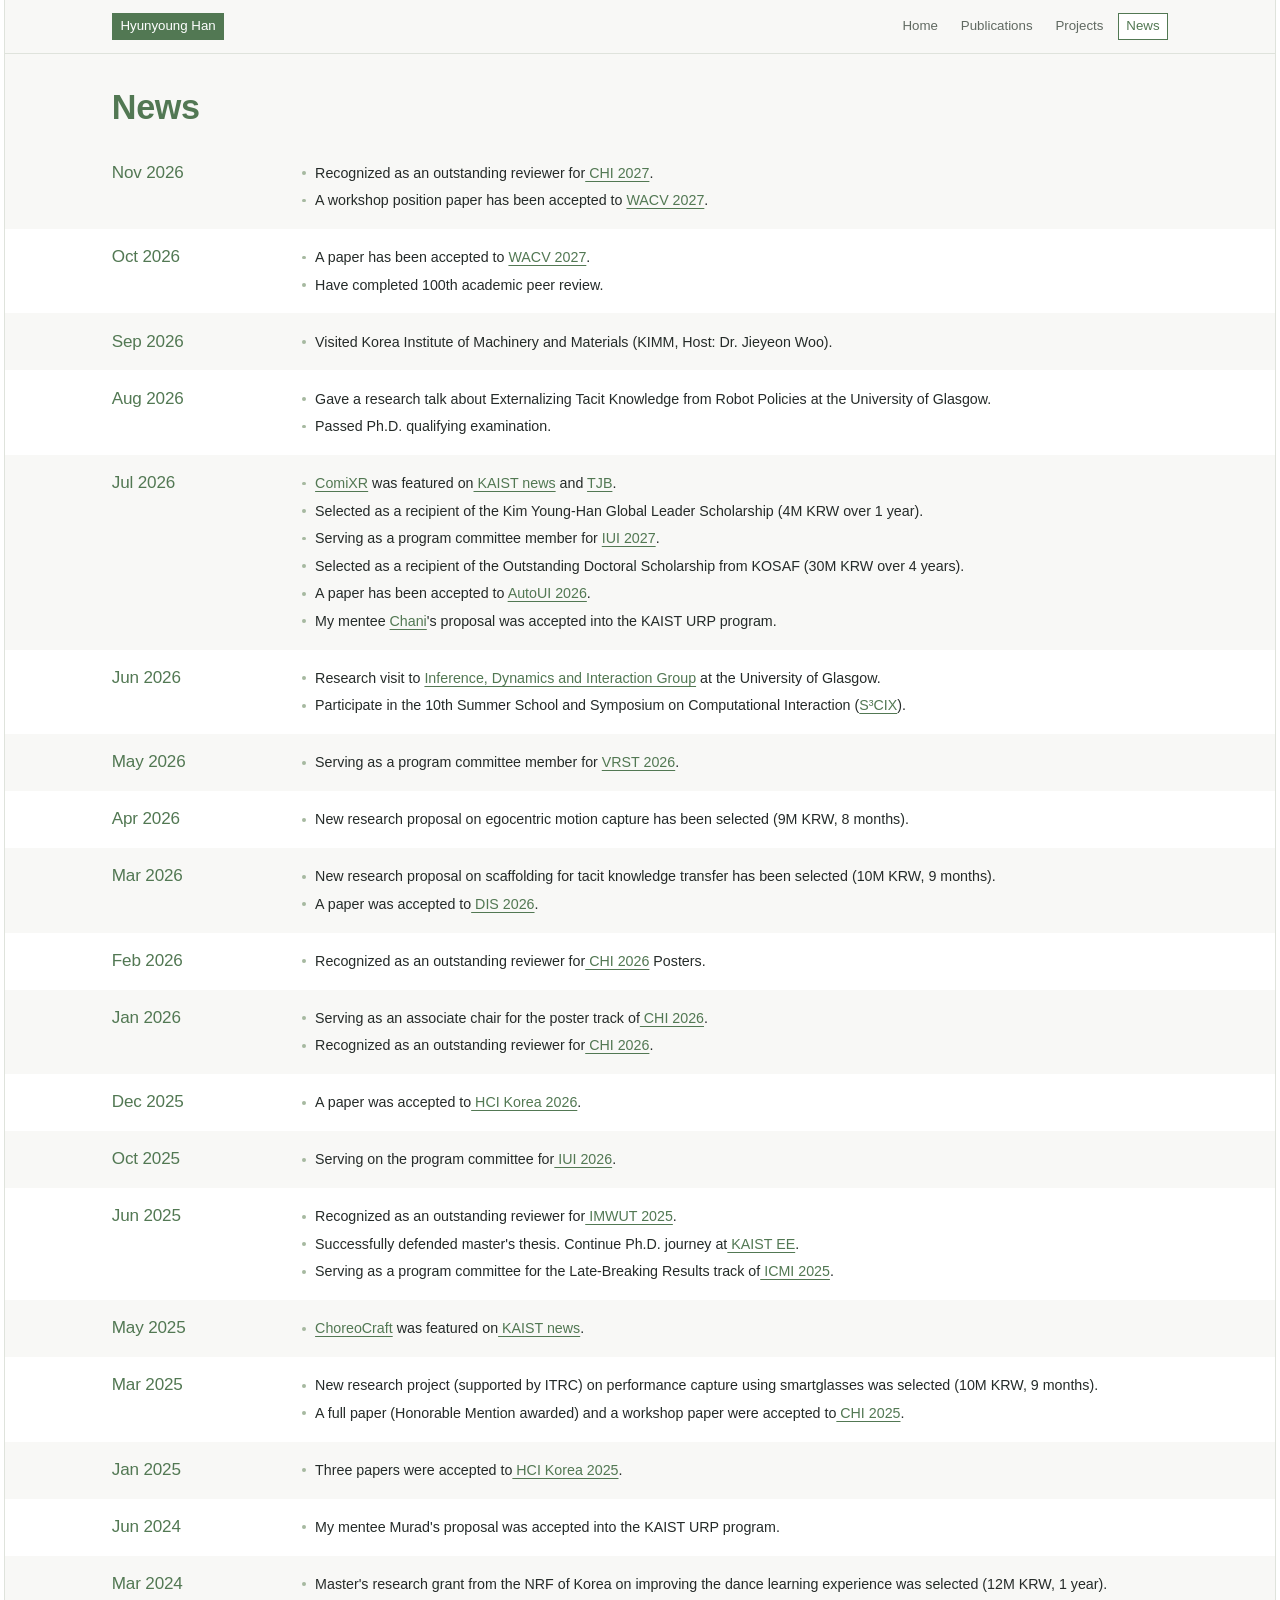
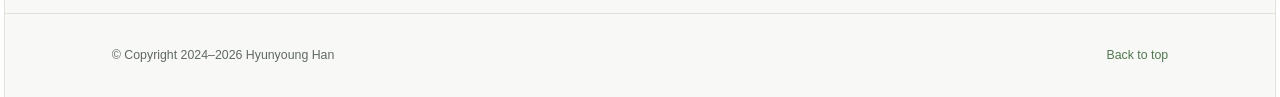
==== commit e9a40ef4: "update" ====
--- a/news.html
+++ b/news.html
@@ -34,6 +34,17 @@
       </div>
     </header>
     <main id="main"><header class="page-intro"><div class="section-inner"><h1>News</h1></div></header>
+<section class="content-section news-month" id="news-nov-2026" aria-labelledby="news-nov-2026-heading">
+  <div class="section-inner">
+    <h2 class="section-heading" id="news-nov-2026-heading">Nov 2026</h2>
+    <div class="section-body">
+      <ul class="compact-list">
+        <li>Recognized as an outstanding reviewer for<a href="https://chi2027.acm.org/"> CHI 2027</a>.</li>
+        <li>A workshop position paper has been accepted to <a href="https://wacv.thecvf.com/">WACV 2027</a>.</li>
+      </ul>
+    </div>
+  </div>
+</section>
 <section class="content-section news-month" id="news-oct-2026" aria-labelledby="news-oct-2026-heading">
   <div class="section-inner">
     <h2 class="section-heading" id="news-oct-2026-heading">Oct 2026</h2>
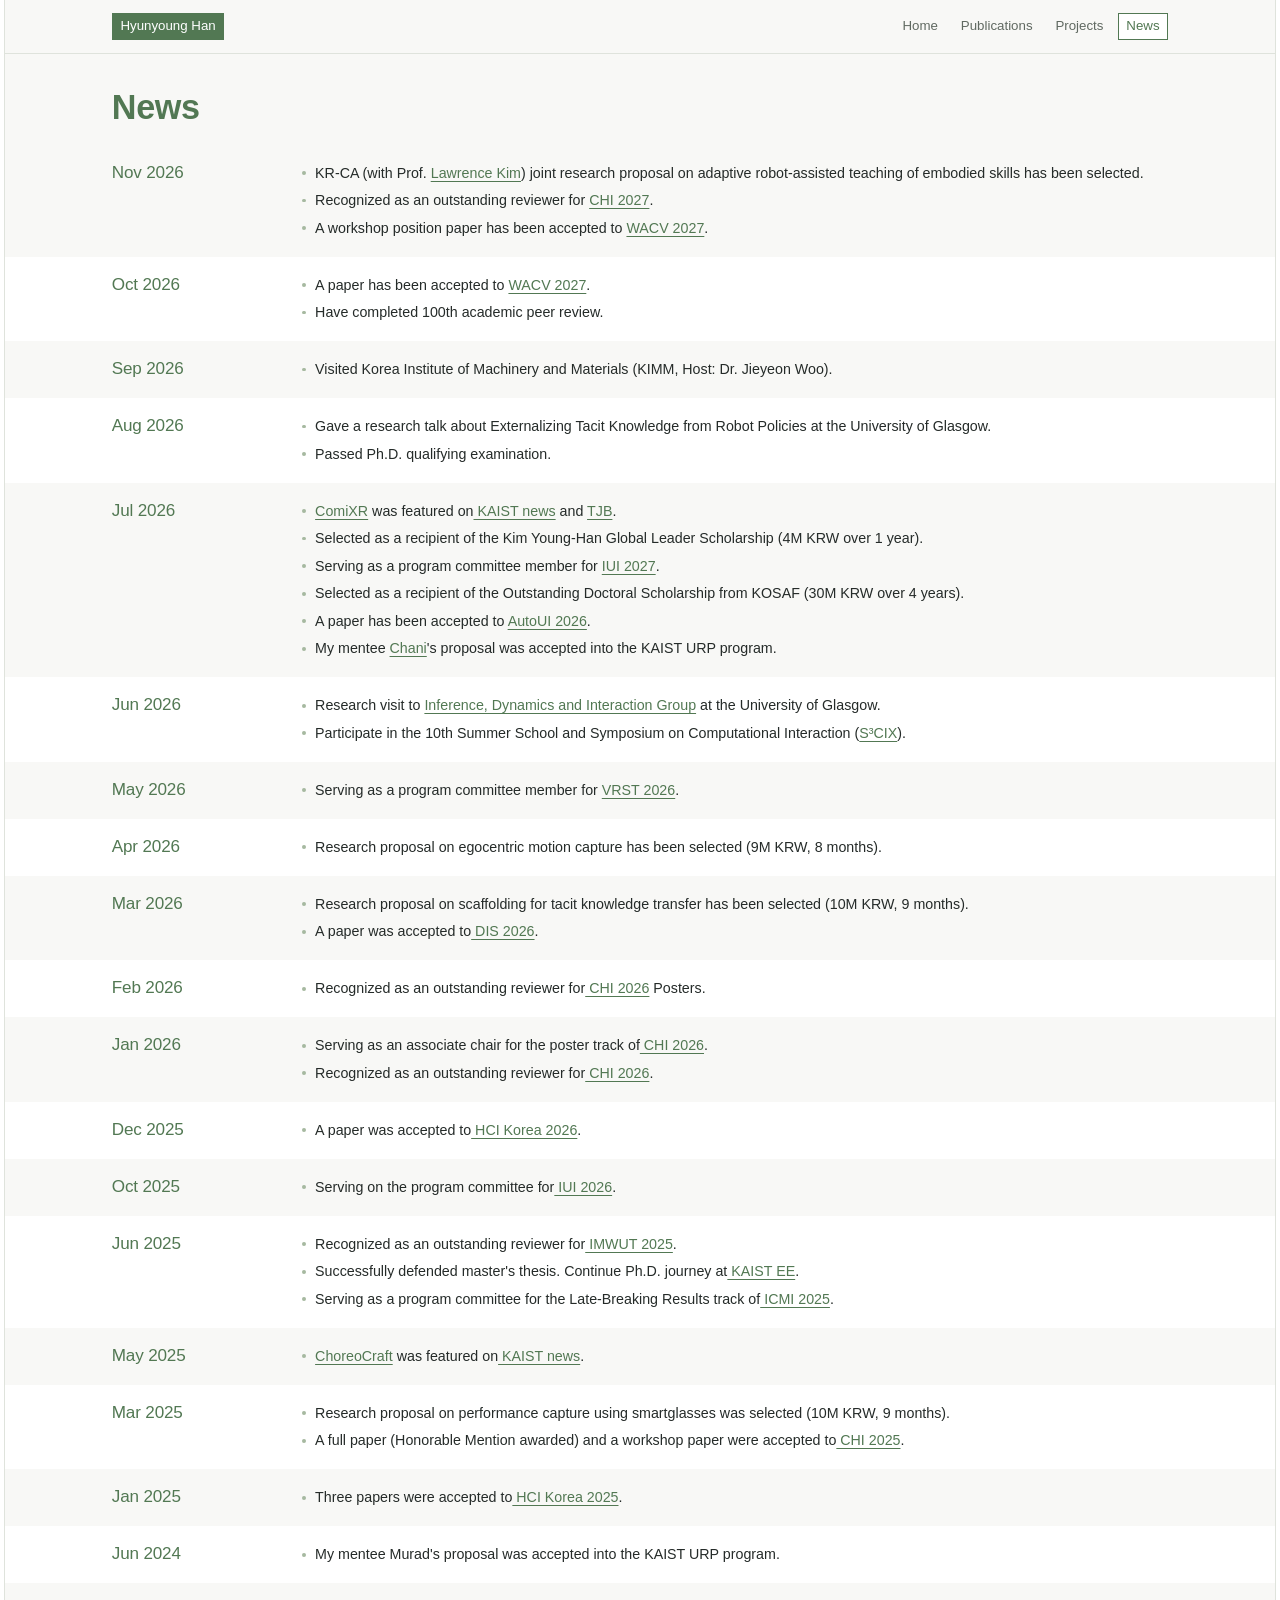
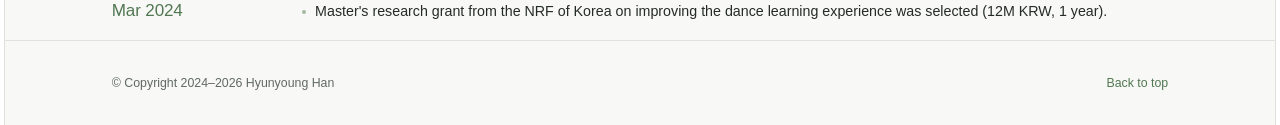
==== commit 70d58973: "update" ====
--- a/news.html
+++ b/news.html
@@ -39,7 +39,8 @@
     <h2 class="section-heading" id="news-nov-2026-heading">Nov 2026</h2>
     <div class="section-body">
       <ul class="compact-list">
-        <li>Recognized as an outstanding reviewer for<a href="https://chi2027.acm.org/"> CHI 2027</a>.</li>
+        <li>KR-CA (with Prof. <a href='https://www.lhkim.com/'>Lawrence Kim</a>) joint research proposal on adaptive robot-assisted teaching of embodied skills has been selected.</a></li>
+        <li>Recognized as an outstanding reviewer for <a href="https://chi2027.acm.org/">CHI 2027</a>.</li>
         <li>A workshop position paper has been accepted to <a href="https://wacv.thecvf.com/">WACV 2027</a>.</li>
       </ul>
     </div>
@@ -118,7 +119,7 @@
     <h2 class="section-heading" id="news-apr-2026-heading">Apr 2026</h2>
     <div class="section-body">
       <ul class="compact-list">
-        <li>New research proposal on egocentric motion capture has been selected (9M KRW, 8 months).</li>
+        <li>Research proposal on egocentric motion capture has been selected (9M KRW, 8 months).</li>
       </ul>
     </div>
   </div>
@@ -128,7 +129,7 @@
     <h2 class="section-heading" id="news-mar-2026-heading">Mar 2026</h2>
     <div class="section-body">
       <ul class="compact-list">
-        <li>New research proposal on scaffolding for tacit knowledge transfer has been selected (10M KRW, 9 months).</li>
+        <li>Research proposal on scaffolding for tacit knowledge transfer has been selected (10M KRW, 9 months).</li>
         <li>A paper was accepted to<a href="https://dis.acm.org/2026/"> DIS 2026</a>.</li>
       </ul>
     </div>
@@ -202,7 +203,7 @@
     <h2 class="section-heading" id="news-mar-2025-heading">Mar 2025</h2>
     <div class="section-body">
       <ul class="compact-list">
-        <li>New research project (supported by ITRC) on performance capture using smartglasses was selected (10M KRW, 9 months).</li>
+        <li>Research proposal on performance capture using smartglasses was selected (10M KRW, 9 months).</li>
         <li>A full paper (Honorable Mention awarded) and a workshop paper were accepted to<a href="https://chi2025.acm.org/"> CHI 2025</a>.</li>
       </ul>
     </div>
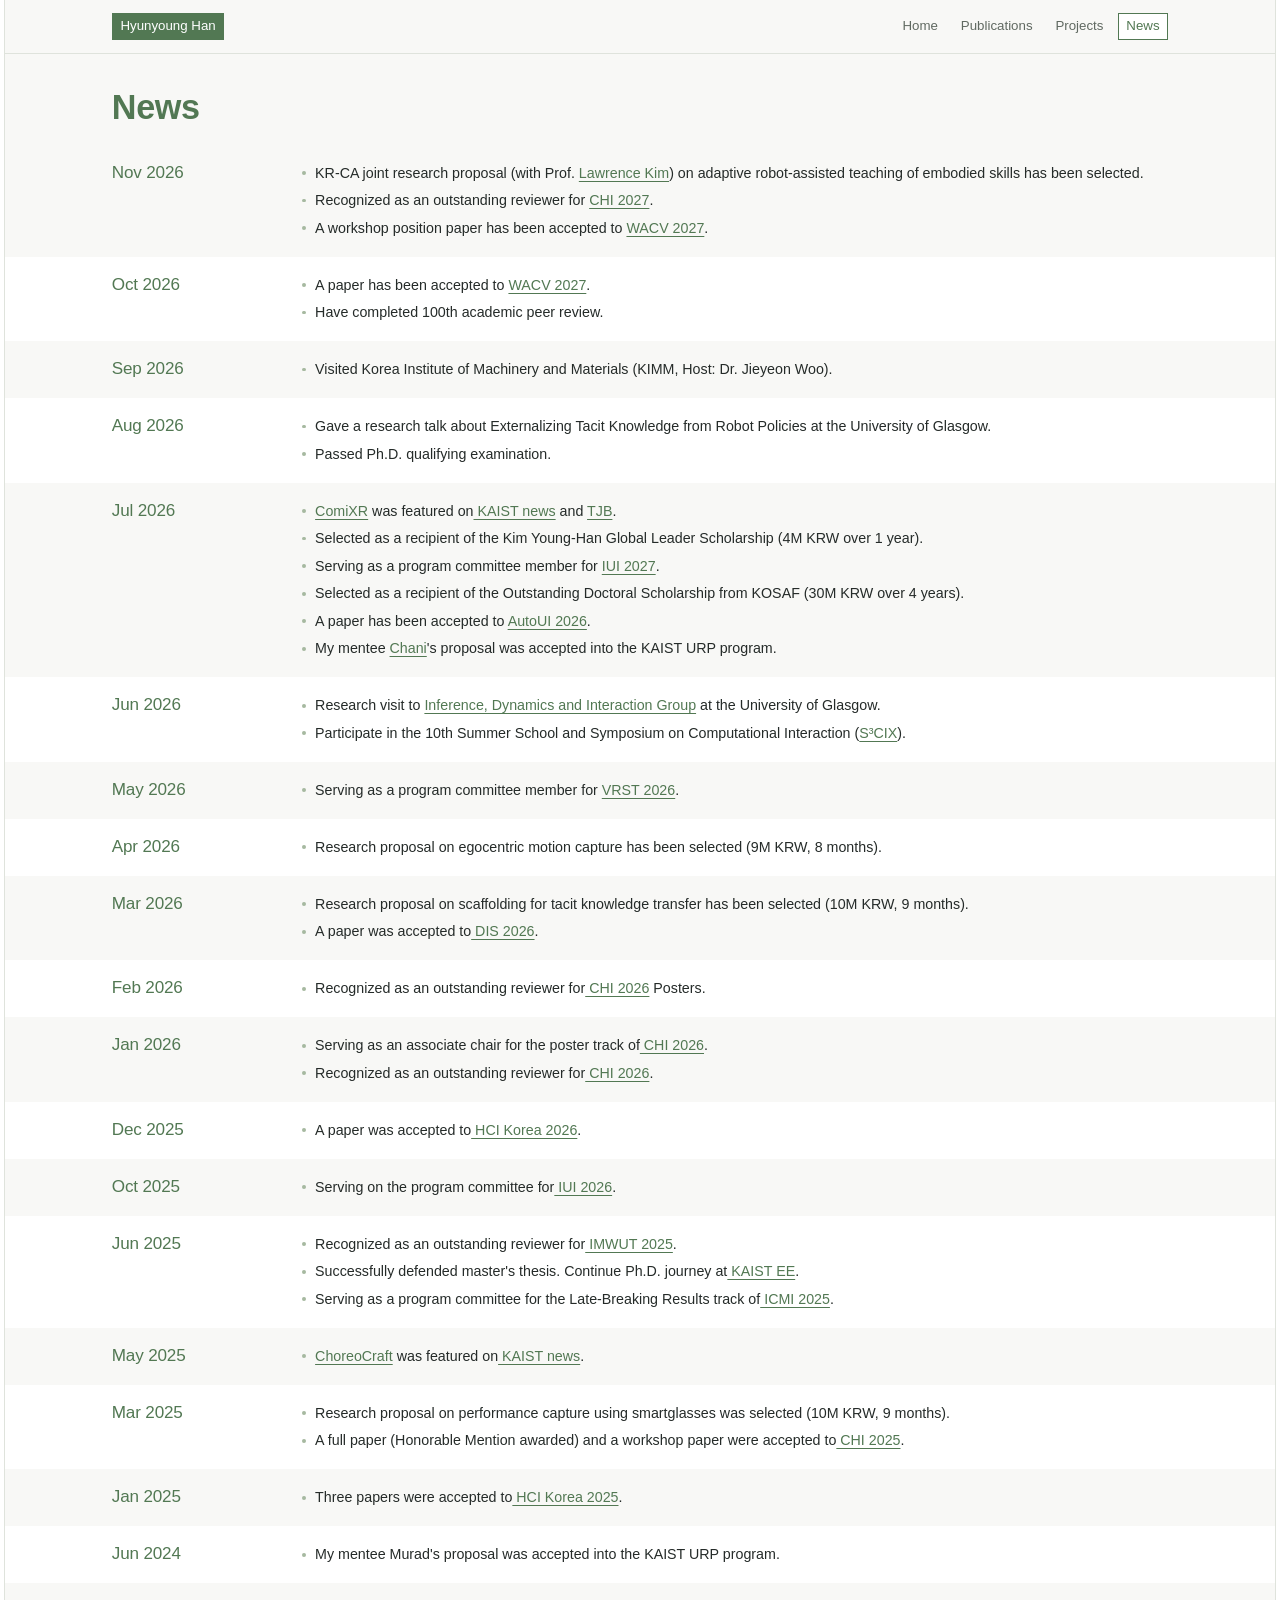
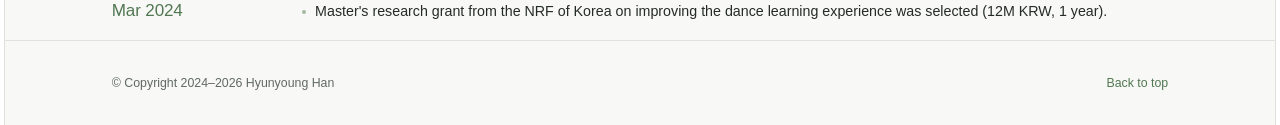
==== commit fa452541: "update" ====
--- a/news.html
+++ b/news.html
@@ -39,7 +39,7 @@
     <h2 class="section-heading" id="news-nov-2026-heading">Nov 2026</h2>
     <div class="section-body">
       <ul class="compact-list">
-        <li>KR-CA (with Prof. <a href='https://www.lhkim.com/'>Lawrence Kim</a>) joint research proposal on adaptive robot-assisted teaching of embodied skills has been selected.</a></li>
+        <li>KR-CA joint research proposal (with Prof. <a href='https://www.lhkim.com/'>Lawrence Kim</a>) on adaptive robot-assisted teaching of embodied skills has been selected.</a></li>
         <li>Recognized as an outstanding reviewer for <a href="https://chi2027.acm.org/">CHI 2027</a>.</li>
         <li>A workshop position paper has been accepted to <a href="https://wacv.thecvf.com/">WACV 2027</a>.</li>
       </ul>
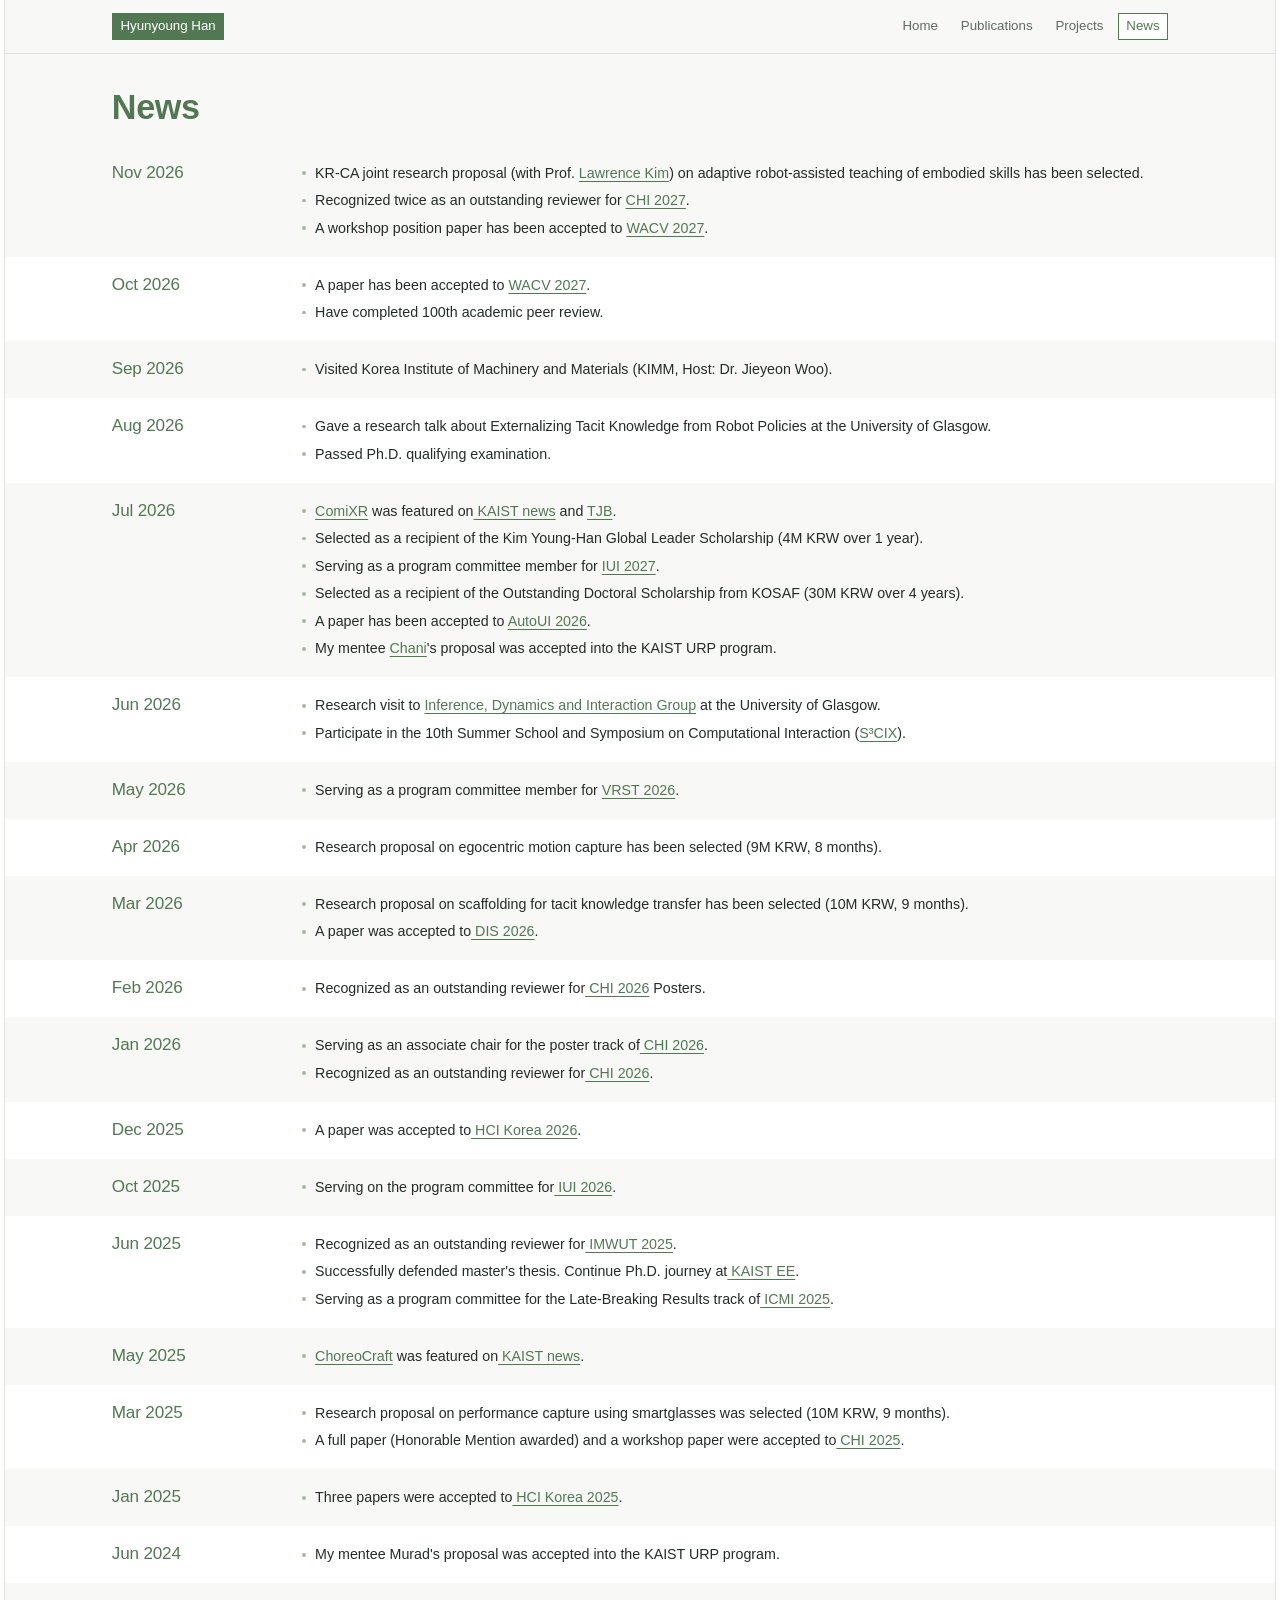
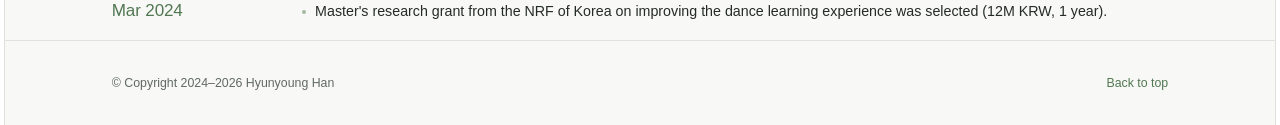
==== commit 99733105: "update" ====
--- a/news.html
+++ b/news.html
@@ -40,7 +40,7 @@
     <div class="section-body">
       <ul class="compact-list">
         <li>KR-CA joint research proposal (with Prof. <a href='https://www.lhkim.com/'>Lawrence Kim</a>) on adaptive robot-assisted teaching of embodied skills has been selected.</a></li>
-        <li>Recognized as an outstanding reviewer for <a href="https://chi2027.acm.org/">CHI 2027</a>.</li>
+        <li>Recognized twice as an outstanding reviewer for <a href="https://chi2027.acm.org/">CHI 2027</a>.</li>
         <li>A workshop position paper has been accepted to <a href="https://wacv.thecvf.com/">WACV 2027</a>.</li>
       </ul>
     </div>
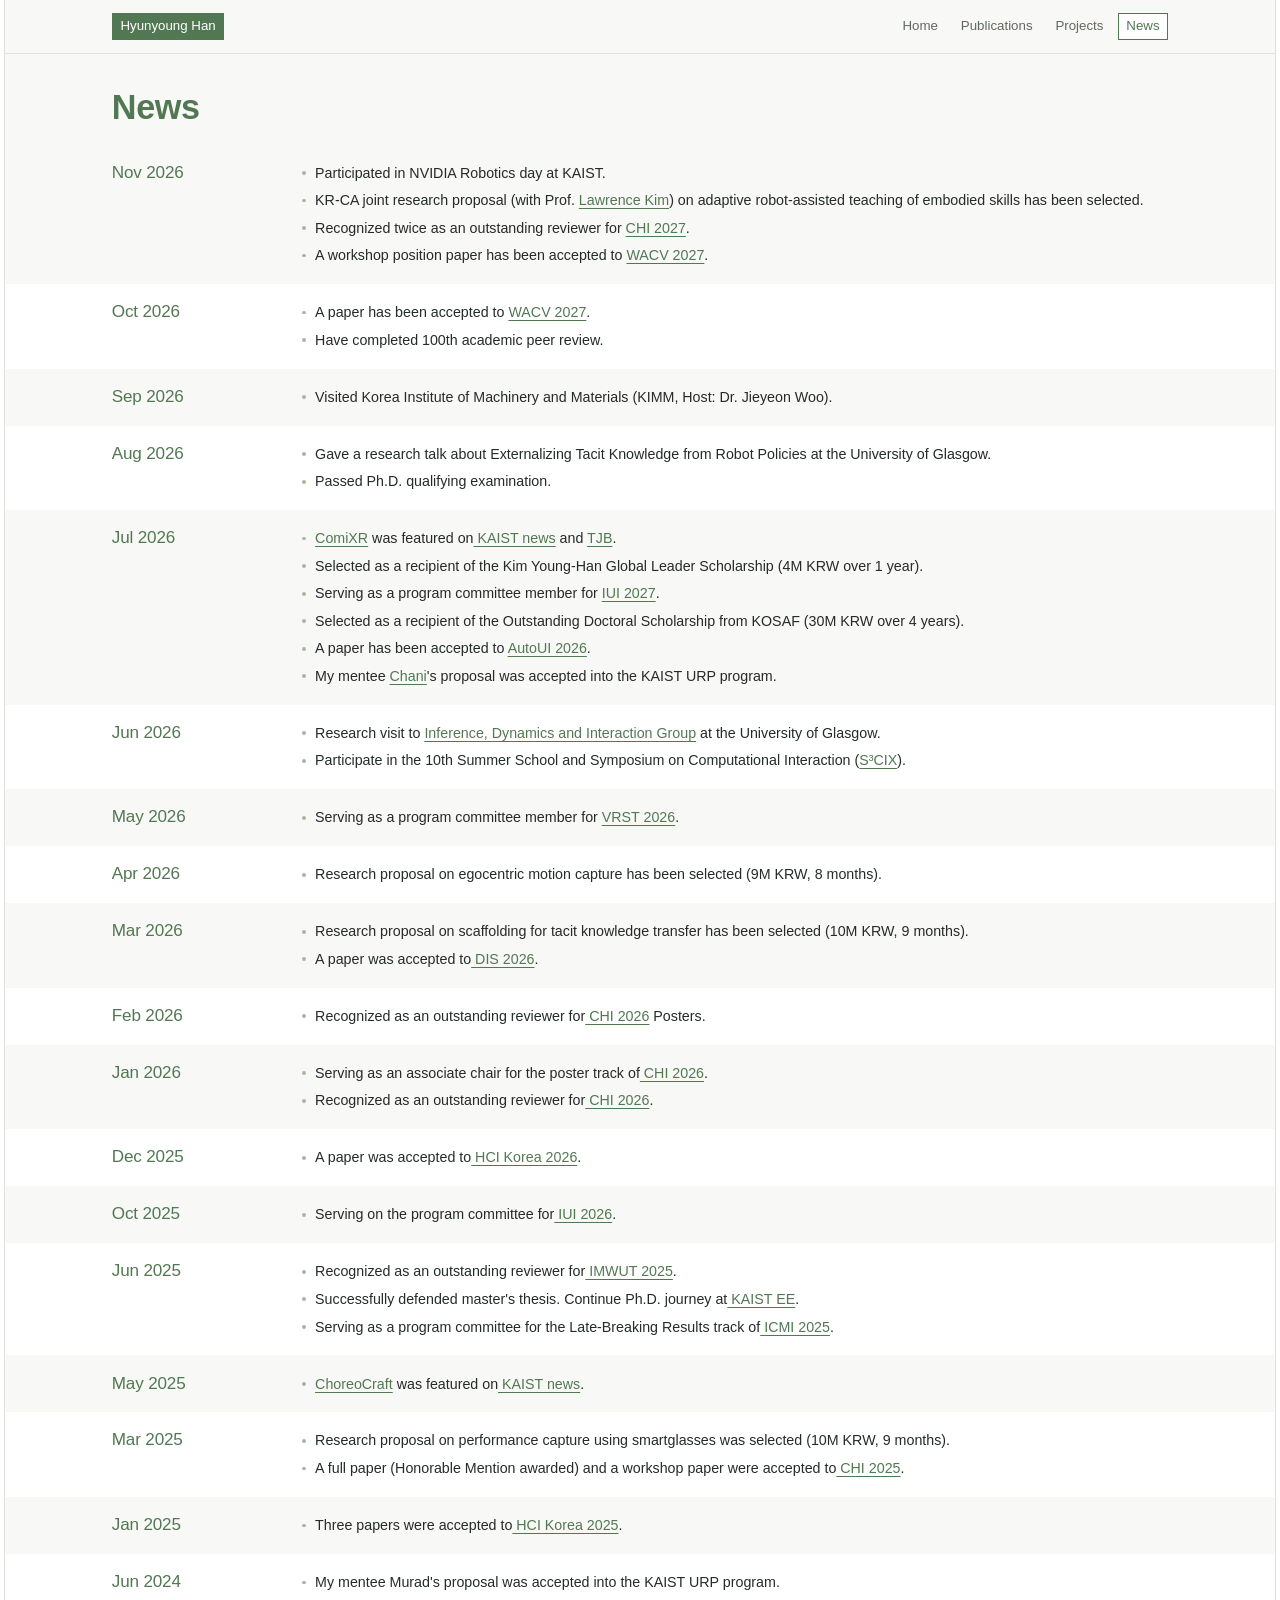
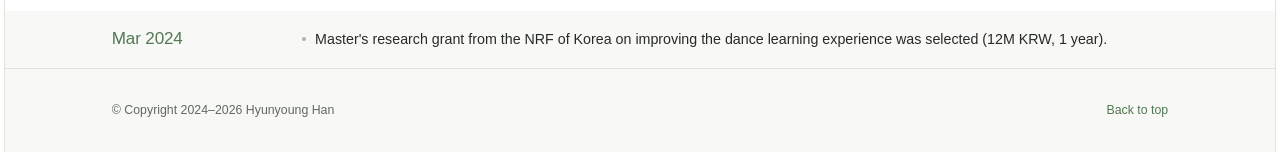
==== commit 92e7c1c3: "update" ====
--- a/news.html
+++ b/news.html
@@ -39,6 +39,7 @@
     <h2 class="section-heading" id="news-nov-2026-heading">Nov 2026</h2>
     <div class="section-body">
       <ul class="compact-list">
+        <li>Participated in NVIDIA Robotics day at KAIST.</li>
         <li>KR-CA joint research proposal (with Prof. <a href='https://www.lhkim.com/'>Lawrence Kim</a>) on adaptive robot-assisted teaching of embodied skills has been selected.</a></li>
         <li>Recognized twice as an outstanding reviewer for <a href="https://chi2027.acm.org/">CHI 2027</a>.</li>
         <li>A workshop position paper has been accepted to <a href="https://wacv.thecvf.com/">WACV 2027</a>.</li>
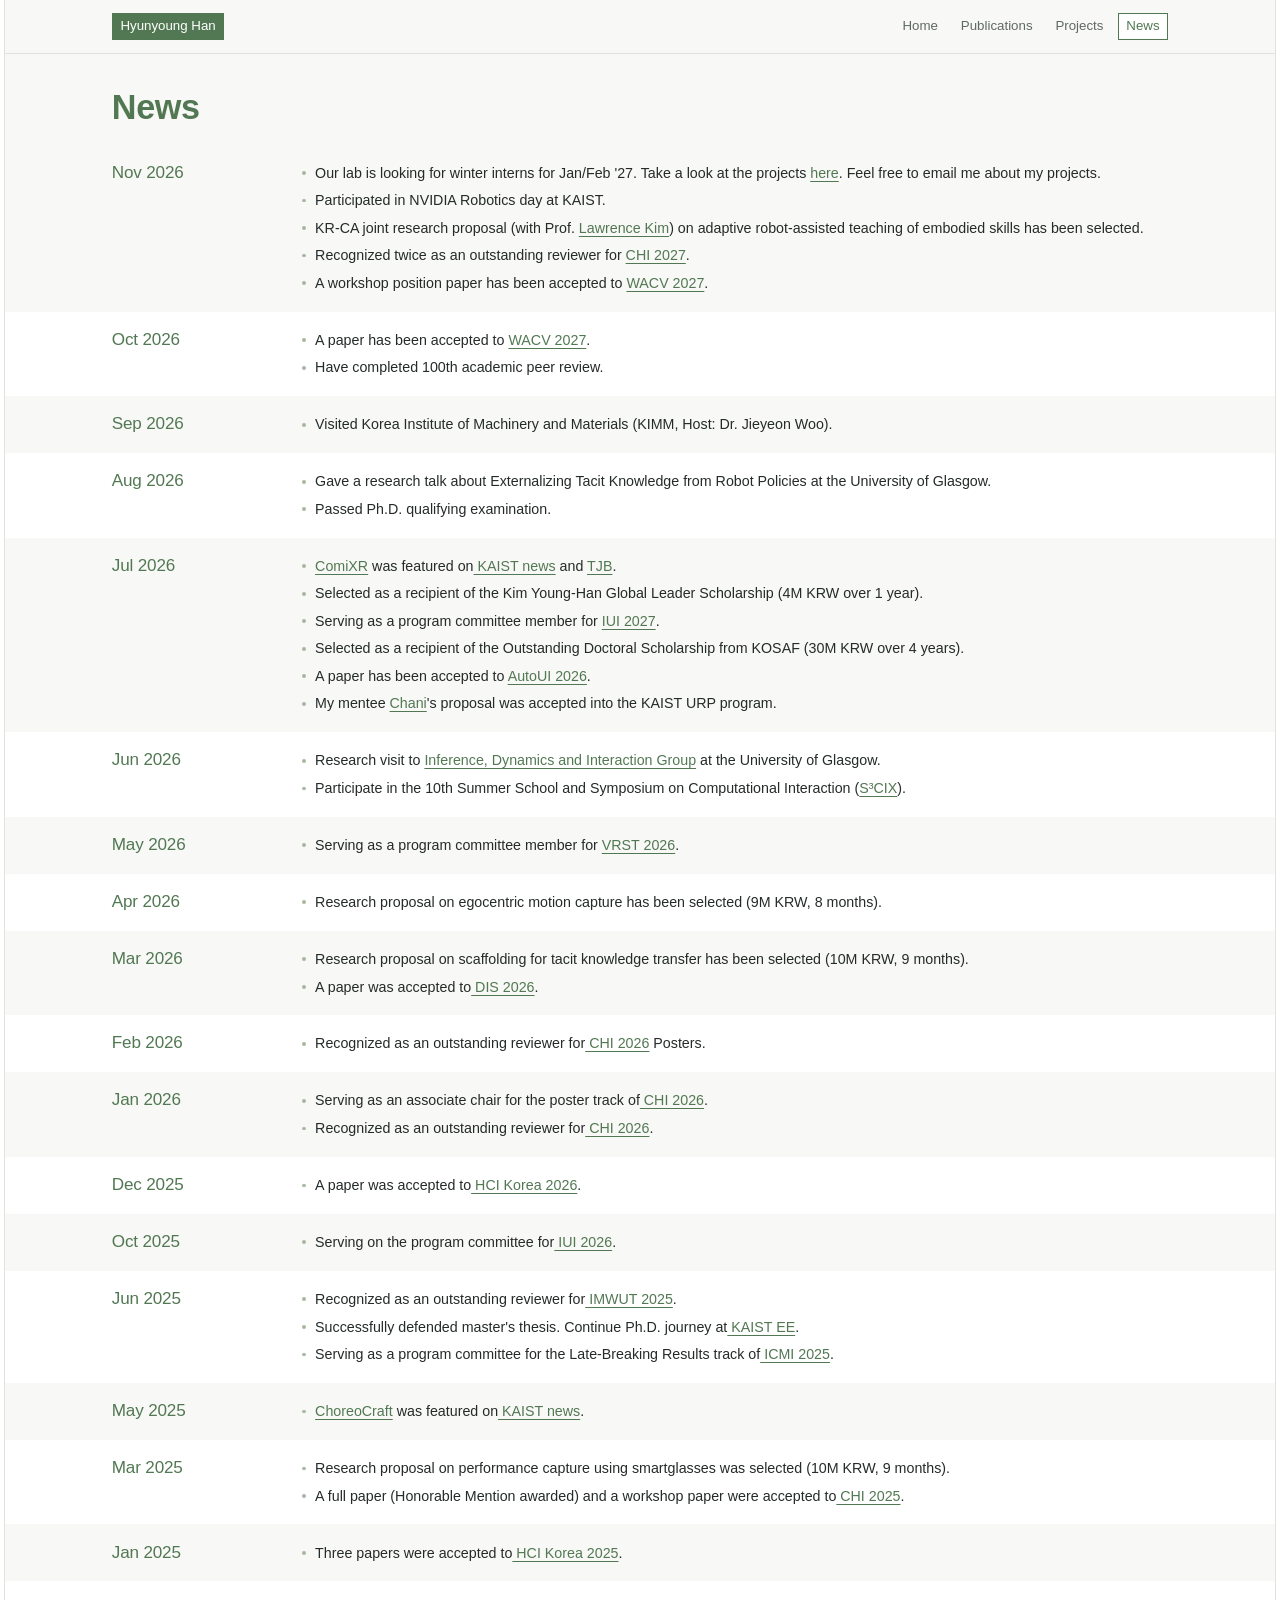
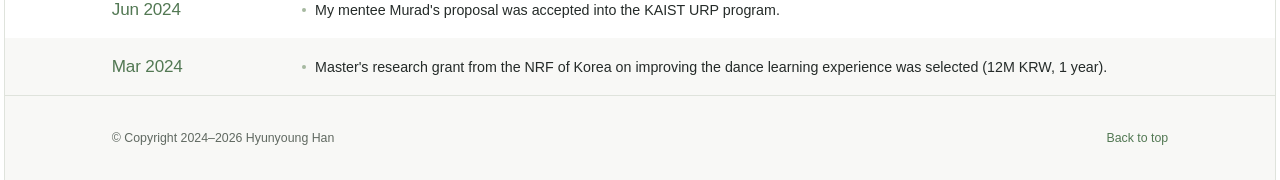
==== commit 47ee2882: "update" ====
--- a/news.html
+++ b/news.html
@@ -39,6 +39,7 @@
     <h2 class="section-heading" id="news-nov-2026-heading">Nov 2026</h2>
     <div class="section-body">
       <ul class="compact-list">
+        <li>Our lab is looking for winter interns for Jan/Feb '27. Take a look at the projects <a href="https://docs.google.com/presentation/d/1aNriNH0fanv6N2sJel0CICK9tgWz3bsf/edit?slide=id.p1#slide=id.p1">here</a>. Feel free to email me about my projects.</li>
         <li>Participated in NVIDIA Robotics day at KAIST.</li>
         <li>KR-CA joint research proposal (with Prof. <a href='https://www.lhkim.com/'>Lawrence Kim</a>) on adaptive robot-assisted teaching of embodied skills has been selected.</a></li>
         <li>Recognized twice as an outstanding reviewer for <a href="https://chi2027.acm.org/">CHI 2027</a>.</li>
